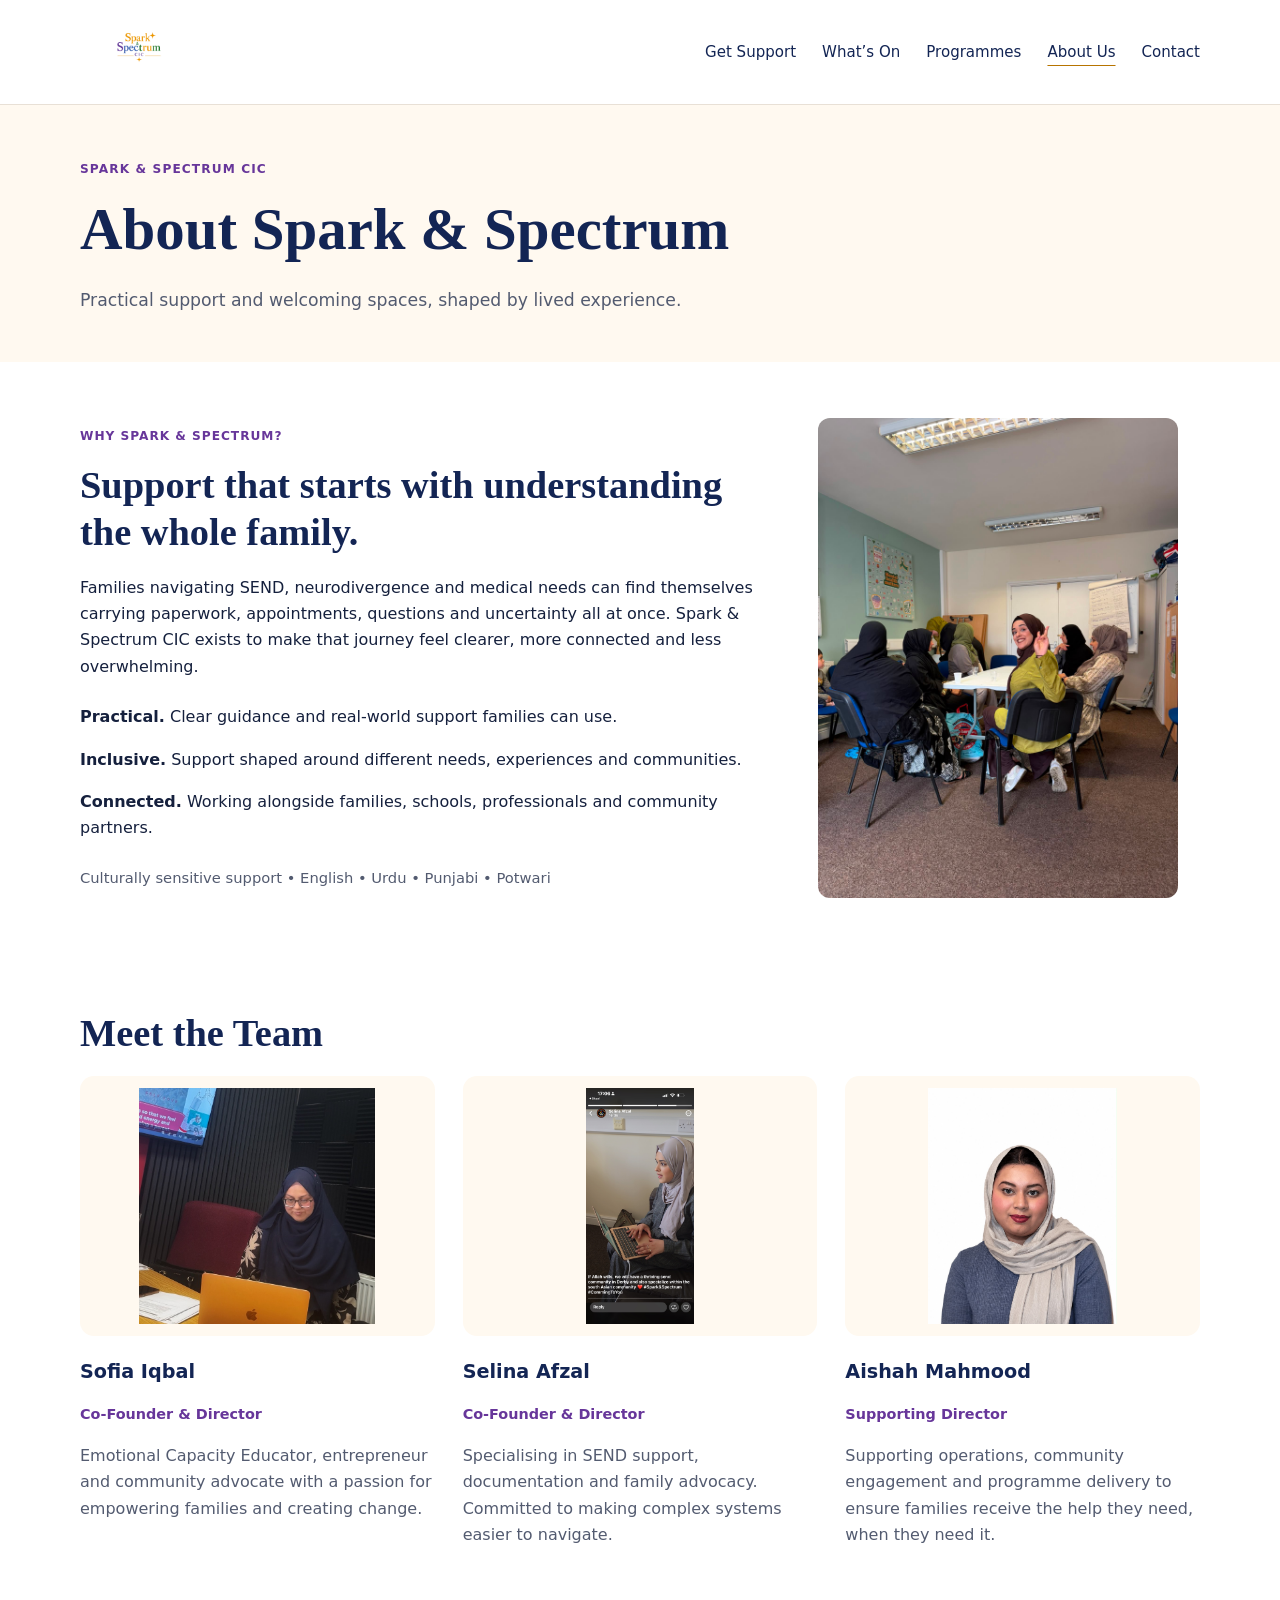
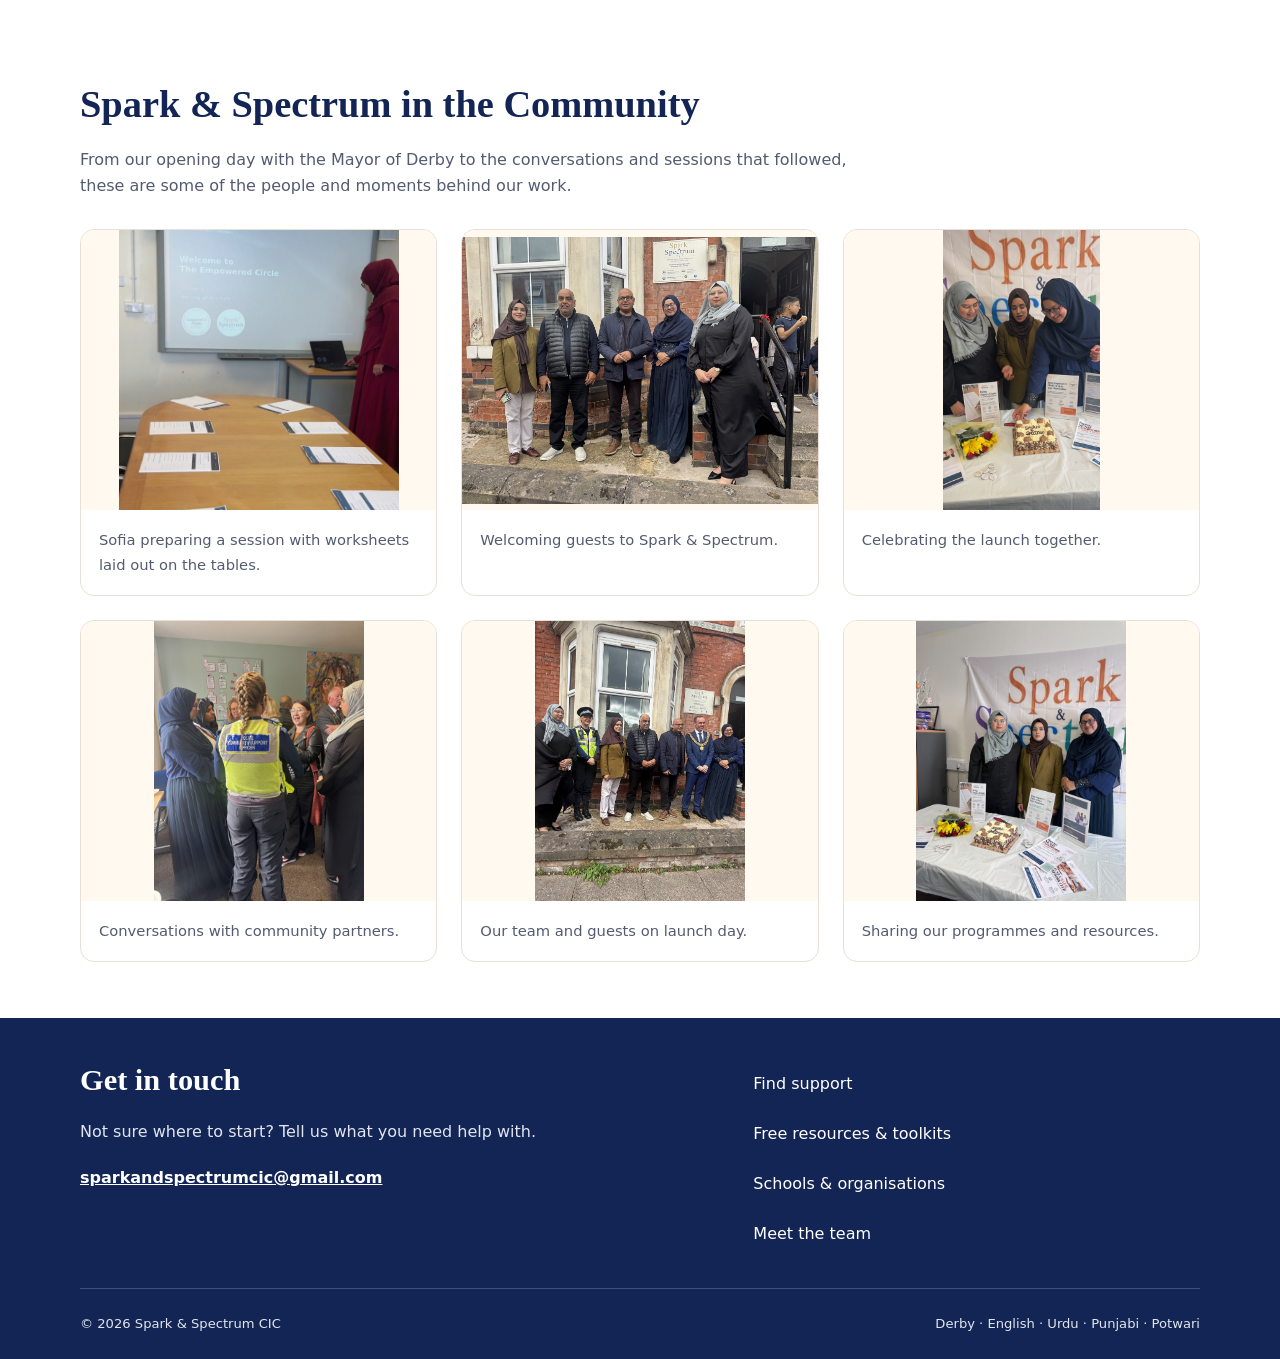
==== about.html @ ddb0814d "Simplify homepage and navigation; organise content on focused pages and preserve image proportions" ====
<!DOCTYPE html>
<html lang="en"><head><meta charset="utf-8"><meta name="viewport" content="width=device-width, initial-scale=1"><title>About Us | Spark &amp; Spectrum CIC</title><meta name="description" content="Practical SEND guidance, wellbeing support and community connection for families in Derby."><link rel="stylesheet" href="styles.css?v=simple-1"><link rel="canonical" href="https://www.sparkandspectrum.org.uk/about.html"></head><body><a class="skip-link" href="#main-content">Skip to content</a><header><div class="container nav"><a class="brand" href="index.html" aria-label="Spark and Spectrum CIC home"><img src="images/archive-8acff62a202e.jpeg" alt="Spark and Spectrum CIC" width="1024" height="1024" loading="lazy" decoding="async"></a><button class="menu-toggle" aria-controls="primary-navigation" aria-expanded="false" aria-label="Open menu">☰</button><nav id="primary-navigation" class="nav-links" aria-label="Primary navigation"><a href="get-support.html">Get Support</a><a href="whats-on.html">What’s On</a><a href="programmes.html">Programmes</a><a href="about.html" aria-current="page">About Us</a><a href="index.html#contact">Contact</a></nav></div></header><main id="main-content"><section class="page-intro"><div class="container"><p class="eyebrow">SPARK &amp; SPECTRUM CIC</p><h1>About Spark &amp; Spectrum</h1><p>Practical support and welcoming spaces, shaped by lived experience.</p></div></section><section class="section" id="who-we-are">
<div class="container identity-grid">
<div class="identity-copy">
<span>WHY SPARK &amp; SPECTRUM?</span>
<h2>Support that starts with understanding the whole family.</h2>
<p>Families navigating SEND, neurodivergence and medical needs can find themselves carrying paperwork, appointments, questions and uncertainty all at once. Spark &amp; Spectrum CIC exists to make that journey feel clearer, more connected and less overwhelming.</p>
<div class="identity-points">
<div class="identity-point"><span class="spark small"></span><div><strong>Practical.</strong> Clear guidance and real-world support families can use.</div></div>
<div class="identity-point"><span class="spark small purple"></span><div><strong>Inclusive.</strong> Support shaped around different needs, experiences and communities.</div></div>
<div class="identity-point"><span class="spark small green"></span><div><strong>Connected.</strong> Working alongside families, schools, professionals and community partners.</div></div>
</div>
<div class="language-bar">Culturally sensitive support • English • Urdu • Punjabi • Potwari</div>
</div>
<div class="hero-real portrait-safe">
<img alt="Spark &amp; Spectrum community session in Derby" class="real-photo" src="images/archive-fd3f3891c287.jpeg" width="1536" height="2048" loading="lazy" decoding="async">
</div>
</div>
</section>
<section class="section" id="team">
<div class="container">
<h2 class="section-title">Meet the Team</h2>
<div class="team-grid">
<article class="team-card">
<div class="team-photo"><img alt="Sofia Iqbal" class="real-photo" src="images/sofia-iqbal-profile.jpeg" width="709" height="709" loading="lazy" decoding="async"></div>
<div>
<h3>Sofia Iqbal</h3>
<div class="role">Co-Founder &amp; Director</div>
<p>Emotional Capacity Educator, entrepreneur and community advocate with a passion for empowering families and creating change.</p>
</div>
</article>
<article class="team-card">
<div class="team-photo"><img alt="Selina Afzal" class="real-photo" src="images/archive-37e000eceb86.jpeg" width="709" height="1536" loading="lazy" decoding="async"></div>
<div>
<h3>Selina Afzal</h3>
<div class="role">Co-Founder &amp; Director</div>
<p>Specialising in SEND support, documentation and family advocacy. Committed to making complex systems easier to navigate.</p>
</div>
</article>
<article class="team-card">
<div class="team-photo"><img alt="Aishah Mahmood" class="real-photo" src="images/archive-fe54d9f98a0c.jpeg" width="1122" height="1402" loading="lazy" decoding="async"></div>
<div>
<h3>Aishah Mahmood</h3>
<div class="role">Supporting Director</div>
<p>Supporting operations, community engagement and programme delivery to ensure families receive the help they need, when they need it.</p>
</div>
</article>
</div>
</div>
</section>
<section class="section" id="community">
<div class="container">
<h2 class="section-title">Spark &amp; Spectrum in the Community</h2>
<p class="gallery-heading">From our opening day with the Mayor of Derby to the conversations and sessions that followed, these are some of the people and moments behind our work.</p>
<div class="uploaded-gallery"><figure><a href="images/sofia-session.jpg" target="_blank" rel="noopener" aria-label="View photograph: Sofia preparing a session with worksheets laid out on the tables."><img src="images/sofia-session.jpg" alt="Sofia at the front of a room beside a presentation screen and tables with worksheets" loading="lazy" width="1242" height="1241" decoding="async"></a><figcaption>Sofia preparing a session with worksheets laid out on the tables.</figcaption></figure><figure><a href="images/launch-guests.jpg" target="_blank" rel="noopener" aria-label="View photograph: Welcoming guests to Spark &amp; Spectrum."><img src="images/launch-guests.jpg" alt="Spark and Spectrum team members and guests outside the centre" loading="lazy" width="1400" height="1050" decoding="async"></a><figcaption>Welcoming guests to Spark &amp; Spectrum.</figcaption></figure><figure><a href="images/launch-celebration.jpg" target="_blank" rel="noopener" aria-label="View photograph: Celebrating the launch together."><img src="images/launch-celebration.jpg" alt="Three women gathered beside a cake and programme display" loading="lazy" width="1012" height="1800" decoding="async"></a><figcaption>Celebrating the launch together.</figcaption></figure><figure><a href="images/community-conversations.jpg" target="_blank" rel="noopener" aria-label="View photograph: Conversations with community partners."><img src="images/community-conversations.jpg" alt="People talking indoors beside the Spark and Spectrum display" loading="lazy" width="1152" height="1536" decoding="async"></a><figcaption>Conversations with community partners.</figcaption></figure><figure><a href="images/launch-community.jpg" target="_blank" rel="noopener" aria-label="View photograph: Our team and guests on launch day."><img src="images/launch-community.jpg" alt="A group gathered outside the centre, including the Mayor of Derby" loading="lazy" width="1350" height="1800" decoding="async"></a><figcaption>Our team and guests on launch day.</figcaption></figure><figure><a href="images/team-launch-display.jpg" target="_blank" rel="noopener" aria-label="View photograph: Sharing our programmes and resources."><img src="images/team-launch-display.jpg" alt="Three women standing behind a table with leaflets and a cake" loading="lazy" width="1200" height="1600" decoding="async"></a><figcaption>Sharing our programmes and resources.</figcaption></figure></div>
</div>
</section>
</main><footer id="contact"><div class="container footer-grid"><div><h2>Get in touch</h2><p>Not sure where to start? Tell us what you need help with.</p><a class="email-link" href="mailto:sparkandspectrumcic@gmail.com">sparkandspectrumcic@gmail.com</a></div><div class="footer-links"><a href="get-support.html">Find support</a><a href="resources.html">Free resources &amp; toolkits</a><a href="programmes.html#professional-support">Schools &amp; organisations</a><a href="about.html">Meet the team</a></div></div><div class="container footer-bottom"><span>© 2026 Spark &amp; Spectrum CIC</span><span>Derby · English · Urdu · Punjabi · Potwari</span></div></footer><script src="site.js?v=simple-1" defer></script></body></html>
---- styles.css ----
:root{--navy:#132554;--purple:#67369a;--orange:#b77400;--cream:#fff9f0;--ink:#15203d;--muted:#535b70;--line:#e8e0d6;--soft:#f7f3fa;--max:1120px}
*{box-sizing:border-box}html{scroll-behavior:smooth;scroll-padding-top:120px}body{margin:0;background:#fff;color:var(--ink);font:1rem/1.65 system-ui,-apple-system,BlinkMacSystemFont,"Segoe UI",sans-serif}img{display:block;max-width:100%;height:auto}a{color:var(--purple);text-decoration:none}a:hover{text-decoration:underline}button{font:inherit}p{margin:0 0 20px}h1,h2,h3{color:var(--navy);line-height:1.2;margin:0 0 20px}h1,h2{font-family:Georgia,"Times New Roman",serif;font-weight:600}h1{font-size:clamp(2.3rem,4.6vw,3.8rem)}h2{font-size:clamp(1.8rem,3vw,2.4rem)}h3{font-size:1.2rem;font-weight:700}.container{width:min(var(--max),calc(100% - 48px));margin-inline:auto}.section{padding:56px 0}.soft{background:var(--cream)}.eyebrow,.option-kicker,.resource-kicker{color:var(--purple);font-size:.76rem;font-weight:750;letter-spacing:.09em;margin-bottom:16px}.text-link{font-weight:700;text-decoration:underline;text-underline-offset:4px}.btn{display:inline-flex;justify-content:center;align-items:center;min-height:48px;padding:12px 23px;border-radius:9px;text-align:center;font-weight:700;border:1px solid var(--purple)}.btn.purple,.btn.orange,.membership-btn{background:var(--purple);color:#fff}.btn.outline{background:#fff;color:var(--purple)}.btn:hover{text-decoration:none;box-shadow:0 3px 10px #13255415}.actions{display:flex;gap:18px;flex-wrap:wrap;align-items:center;margin-top:24px}:focus-visible{outline:3px solid var(--purple);outline-offset:4px}.skip-link{position:absolute;left:16px;top:-100px;z-index:100;padding:12px;background:#fff}.skip-link:focus{top:16px}
header{position:sticky;top:0;background:#fff;z-index:50;border-bottom:1px solid var(--line)}.nav{display:flex;align-items:center;justify-content:space-between;gap:30px;min-height:104px}.brand{flex:none}.brand img{width:116px;height:90px;object-fit:contain}.nav-links{display:flex;align-items:center;gap:26px}.nav-links a{color:var(--navy);font-size:.94rem;min-height:44px;display:flex;align-items:center;white-space:nowrap}.nav-links a[aria-current]{text-decoration:underline;text-decoration-color:var(--orange);text-underline-offset:8px}.menu-toggle{display:none;color:var(--navy);background:none;border:1px solid var(--line);border-radius:8px;min-width:48px;min-height:48px;font-size:1.4rem}
.hero{background:var(--cream);padding:52px 0}.hero-grid{display:grid;grid-template-columns:1fr 1fr;gap:48px;align-items:center}.hero-copy p:not(.eyebrow){max-width:530px;font-size:1.08rem;color:var(--muted)}.hero-feature{margin:0;border-radius:18px;overflow:hidden;background:#eee8de}.hero-feature img{width:100%;height:auto;object-fit:contain}.support-options-grid{display:grid;grid-template-columns:repeat(3,minmax(0,1fr));gap:22px;margin-top:28px}.support-option{display:flex;flex-direction:column;padding:26px;border:1px solid var(--line);border-top:3px solid var(--purple);border-radius:12px;color:var(--ink)}.support-option:nth-child(2){border-top-color:var(--orange)}.support-option:nth-child(3){border-top-color:#14833b}.support-option p{color:var(--muted)}.support-option span:last-child{margin-top:auto;color:var(--purple);font-weight:700}.support-option:hover{background:var(--cream);text-decoration:none}.section-heading{display:flex;justify-content:space-between;align-items:baseline;gap:20px}.event-summary{display:flex;align-items:center;justify-content:space-between;gap:36px;background:#fff;border:1px solid var(--line);border-radius:14px;padding:28px}.event-summary p:last-child{margin:0}.event-summary .btn{flex:none}.short-about{max-width:800px}.short-about p{color:var(--muted)}.page-intro{padding:54px 0 28px;background:var(--cream)}.page-intro .container>p:last-child{max-width:760px;font-size:1.08rem;color:var(--muted)}
.support-detail{display:grid;grid-template-columns:1.2fr 1fr;gap:48px;align-items:start}.info-box{padding:28px;border:1px solid var(--line);border-radius:14px;background:var(--cream)}.wellbeing-intro{display:grid;grid-template-columns:160px 1fr;gap:28px;align-items:start}.wellbeing-portrait{width:160px;height:auto;border-radius:12px;object-fit:contain}.wellbeing-actions{grid-column:2;display:flex;gap:14px;flex-wrap:wrap}.upcoming-event{display:grid;grid-template-columns:minmax(0,360px) minmax(0,1fr);gap:40px;align-items:center}.upcoming-event>a{width:100%;max-width:360px;margin:auto}.upcoming-event img{width:100%;height:auto;object-fit:contain;border:1px solid var(--line);border-radius:10px}.group-list{display:grid;grid-template-columns:repeat(3,minmax(0,1fr));gap:24px;margin:26px 0}.group-list article{padding:24px;background:#fff;border-radius:12px;border:1px solid var(--line)}
.programmes{display:grid;grid-template-columns:repeat(3,minmax(0,1fr));gap:24px}.programme{border:1px solid var(--line);border-radius:14px;overflow:hidden;display:flex;flex-direction:column}.programme-photo{background:var(--cream);height:230px;padding:10px}.programme-photo img{width:100%;height:100%;object-fit:contain!important;object-position:center!important}.programme-body{padding:24px;display:flex;flex-direction:column;flex:1}.programme-body p{color:var(--muted)}.programme-body a{margin-top:auto;font-weight:700;text-decoration:underline;min-height:44px;padding-top:8px}.commission-posters{display:grid;grid-template-columns:repeat(3,minmax(0,1fr));gap:24px}.commission-poster{padding:18px;border:1px solid var(--line);border-radius:14px}.commission-poster img{width:100%;height:auto;object-fit:contain}.commission-poster h3{margin-top:24px}.commission-poster>a:last-child{font-weight:700;min-height:44px;display:inline-flex;align-items:center;text-decoration:underline}.professional-box{display:grid;grid-template-columns:1.2fr 1fr;gap:40px}.professional-actions{display:grid;gap:12px}.professional-actions a{border:1px solid var(--line);border-radius:8px;min-height:48px;padding:12px 18px;background:#fff;font-weight:650}
.identity-grid{display:grid;grid-template-columns:1.25fr .75fr;gap:40px;align-items:center}.identity-copy>span{display:block;color:var(--purple);font-size:.76rem;margin-bottom:16px;letter-spacing:.08em;font-weight:750}.hero-real{max-width:360px;justify-self:center}.hero-real img{width:100%;height:auto;object-fit:contain;border-radius:12px}.identity-points{display:grid;gap:16px;margin:24px 0}.identity-point{display:flex;gap:10px}.language-bar{font-size:.92rem;color:var(--muted)}.spark{display:none}.team-grid{display:grid;grid-template-columns:repeat(3,minmax(0,1fr));gap:28px}.team-photo{height:260px;background:var(--cream);border-radius:14px;margin-bottom:24px;padding:12px}.team-photo img{width:100%;height:100%;object-fit:contain;object-position:center}.role{font-size:.9rem;font-weight:650;color:var(--purple);margin-bottom:16px}.team-card p{color:var(--muted)}.uploaded-gallery{display:grid;grid-template-columns:repeat(3,minmax(0,1fr));gap:24px}.uploaded-gallery figure{margin:0;border:1px solid var(--line);border-radius:14px;overflow:hidden}.uploaded-gallery figure>a{display:flex;align-items:center;justify-content:center;min-height:280px;background:var(--cream)}.uploaded-gallery img{width:100%;height:280px;object-fit:contain}.uploaded-gallery figcaption{padding:18px;font-size:.92rem;color:var(--muted)}.gallery-heading{max-width:780px;color:var(--muted);margin-bottom:30px}
.resources-intro{max-width:780px}.resource-tabs{display:flex;gap:12px;flex-wrap:wrap;margin:24px 0}.resource-tab{padding:10px 18px;min-height:44px;border:1px solid var(--line);background:#fff;border-radius:8px;cursor:pointer}.resource-tab.active{background:var(--purple);color:#fff}.resource-grid{display:grid;grid-template-columns:repeat(3,minmax(0,1fr));gap:24px}.resource-card{padding:24px;border:1px solid var(--line);border-radius:14px;display:flex;flex-direction:column}.resource-card[hidden]{display:none}.resource-preview{height:230px;margin-bottom:20px;background:var(--cream)}.resource-preview img{width:100%;height:100%;object-fit:contain}.resource-badge{font-size:.74rem;font-weight:750;color:var(--purple);margin-bottom:10px}.resource-actions{display:flex;gap:18px;flex-wrap:wrap;margin-top:auto}.resource-actions a,.resource-link{font-weight:650;text-decoration:underline;min-height:44px;display:inline-flex;align-items:center}.resource-note{padding:24px;background:var(--cream);border-radius:12px;margin-top:28px}.membership-shell{display:grid;grid-template-columns:1fr 1fr;gap:40px;padding:32px;background:var(--cream);border-radius:14px}.membership-price{display:flex;gap:12px;align-items:baseline;flex-wrap:wrap;margin-bottom:20px}.membership-price strong{font-size:2rem}.membership-benefits>div{display:flex;gap:20px}.membership-benefits>div>span{font-weight:750;color:var(--purple)}
footer{background:var(--navy);color:#fff;padding:44px 0 24px}footer h2{color:#fff;font-size:1.9rem}footer p{color:#e2e5ef;max-width:500px}footer a{color:#fff}.footer-grid{display:grid;grid-template-columns:1.4fr 1fr;gap:48px}.footer-links{display:grid;gap:6px}.footer-links a{min-height:44px;display:flex;align-items:center}.email-link{font-weight:650;text-decoration:underline;overflow-wrap:anywhere}.footer-bottom{display:flex;justify-content:space-between;gap:20px;flex-wrap:wrap;border-top:1px solid #ffffff30;padding-top:24px;margin-top:32px;font-size:.82rem;color:#e2e5ef}
@media(max-width:900px){.menu-toggle{display:block}.nav{min-height:94px}.brand img{width:104px;height:80px}.nav-links{display:none;position:absolute;top:100%;left:0;right:0;background:#fff;padding:20px 24px;border-bottom:1px solid var(--line);box-shadow:0 12px 20px #13255410}.nav-links.open{display:grid;gap:6px}.hero-grid{gap:28px}.hero-copy h1{font-size:2.8rem}.programmes,.team-grid,.uploaded-gallery,.resource-grid{grid-template-columns:repeat(2,minmax(0,1fr))}.commission-posters{gap:16px}.event-summary{align-items:start;flex-direction:column;gap:22px}}
@media(max-width:640px){.container{width:calc(100% - 36px)}.section{padding:38px 0}.hero{padding:34px 0}.hero-grid,.support-options-grid,.support-detail,.wellbeing-intro,.upcoming-event,.group-list,.programmes,.commission-posters,.professional-box,.identity-grid,.team-grid,.uploaded-gallery,.resource-grid,.membership-shell,.footer-grid{grid-template-columns:1fr}.hero-copy h1{font-size:2.5rem}.hero-grid{gap:28px}.hero-feature{max-width:520px}.support-option{padding:22px}.section-heading{align-items:start;flex-direction:column;gap:0;margin-bottom:24px}.event-summary{padding:22px}.page-intro{padding:36px 0 22px}.wellbeing-portrait{width:150px}.wellbeing-actions{grid-column:auto;display:grid}.upcoming-event{gap:28px}.commission-poster{width:100%;max-width:420px;margin-inline:auto}.programme-photo{height:260px}.team-photo{height:300px}.uploaded-gallery figure>a{min-height:0}.uploaded-gallery img{height:auto;max-height:520px;object-fit:contain}.uploaded-gallery{gap:24px}.hero-real{max-width:300px}.identity-grid{gap:24px}.membership-shell{padding:24px}.footer-grid{gap:28px}.actions .btn{width:100%}h1{overflow-wrap:break-word}h2{font-size:1.9rem}.resource-preview{height:280px}}
@media(prefers-reduced-motion:reduce){html{scroll-behavior:auto}}
.resource-filter{display:flex;gap:12px;flex-wrap:wrap;margin:24px 0}main>section[id]{scroll-margin-top:110px}
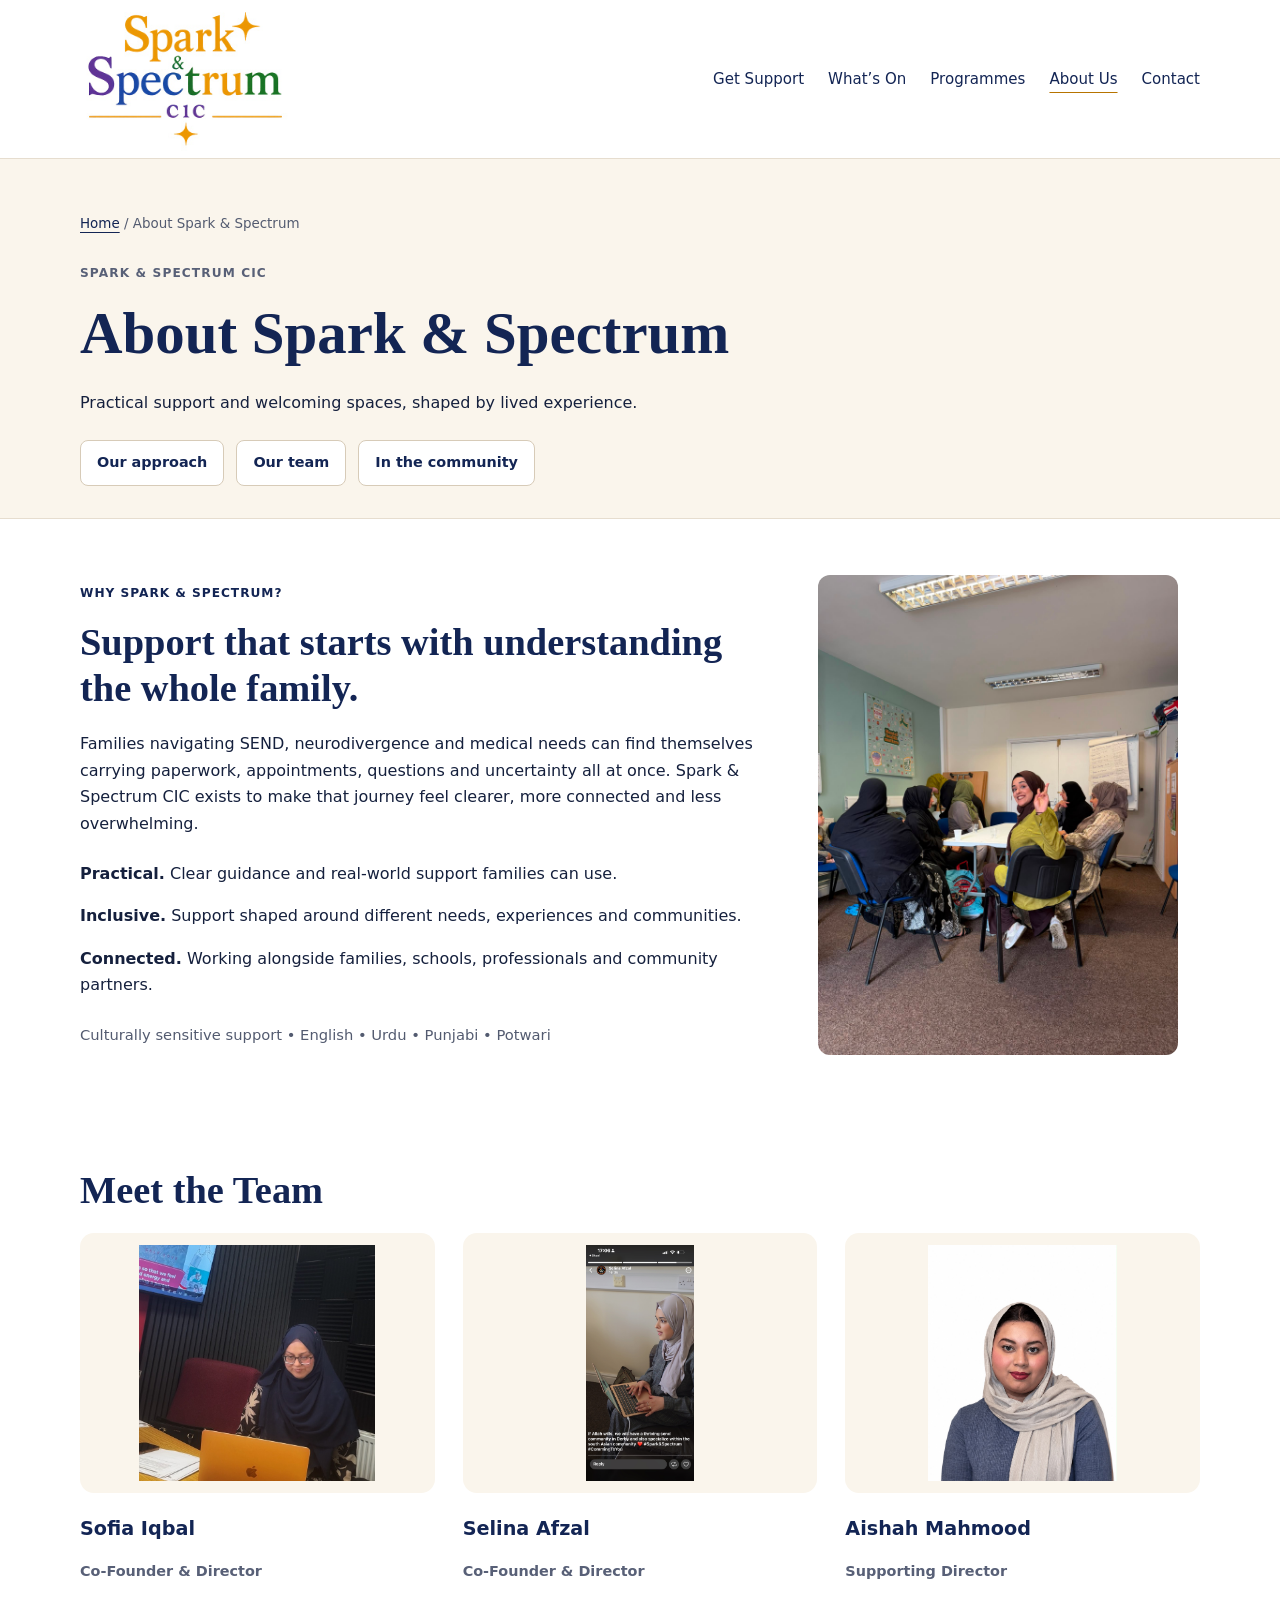
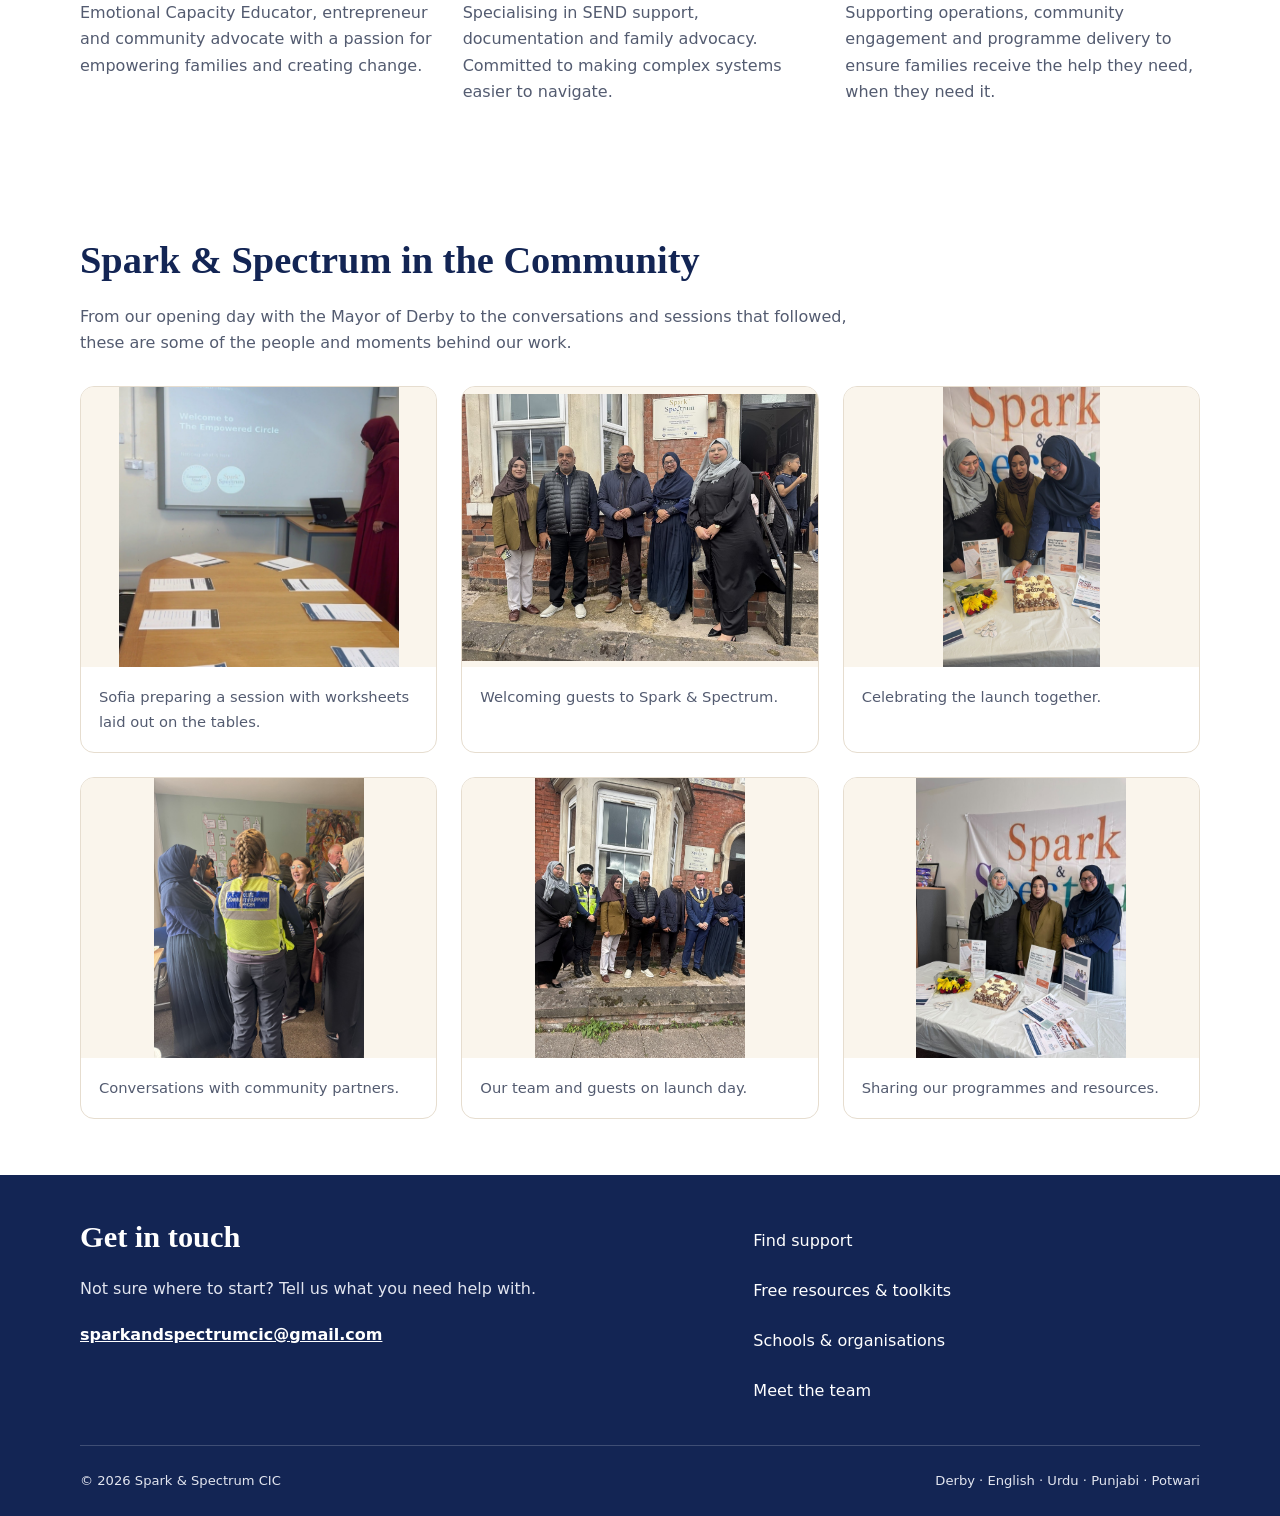
==== commit 60c5eac9: "Enlarge logo, balance brand colours and clarify support routes" ====
--- a/about.html
+++ b/about.html
@@ -1,5 +1,5 @@
 <!DOCTYPE html>
-<html lang="en"><head><meta charset="utf-8"><meta name="viewport" content="width=device-width, initial-scale=1"><title>About Us | Spark &amp; Spectrum CIC</title><meta name="description" content="Practical SEND guidance, wellbeing support and community connection for families in Derby."><link rel="stylesheet" href="styles.css?v=simple-1"><link rel="canonical" href="https://www.sparkandspectrum.org.uk/about.html"></head><body><a class="skip-link" href="#main-content">Skip to content</a><header><div class="container nav"><a class="brand" href="index.html" aria-label="Spark and Spectrum CIC home"><img src="images/archive-8acff62a202e.jpeg" alt="Spark and Spectrum CIC" width="1024" height="1024" loading="lazy" decoding="async"></a><button class="menu-toggle" aria-controls="primary-navigation" aria-expanded="false" aria-label="Open menu">☰</button><nav id="primary-navigation" class="nav-links" aria-label="Primary navigation"><a href="get-support.html">Get Support</a><a href="whats-on.html">What’s On</a><a href="programmes.html">Programmes</a><a href="about.html" aria-current="page">About Us</a><a href="index.html#contact">Contact</a></nav></div></header><main id="main-content"><section class="page-intro"><div class="container"><p class="eyebrow">SPARK &amp; SPECTRUM CIC</p><h1>About Spark &amp; Spectrum</h1><p>Practical support and welcoming spaces, shaped by lived experience.</p></div></section><section class="section" id="who-we-are">
+<html lang="en"><head><meta charset="utf-8"><meta name="viewport" content="width=device-width, initial-scale=1"><title>About Us | Spark &amp; Spectrum CIC</title><meta name="description" content="Practical SEND guidance, wellbeing support and community connection for families in Derby."><link rel="stylesheet" href="styles.css?v=clarity-2"><link rel="canonical" href="https://www.sparkandspectrum.org.uk/about.html"></head><body><a class="skip-link" href="#main-content">Skip to content</a><header><div class="container nav"><a class="brand" href="index.html" aria-label="Spark and Spectrum CIC home"><img src="images/spark-spectrum-logo.svg" alt="Spark and Spectrum CIC" width="530" height="365" loading="eager" decoding="async"></a><button class="menu-toggle" aria-controls="primary-navigation" aria-expanded="false" aria-label="Open menu">☰</button><nav id="primary-navigation" class="nav-links" aria-label="Primary navigation"><a href="get-support.html">Get Support</a><a href="whats-on.html">What’s On</a><a href="programmes.html">Programmes</a><a href="about.html" aria-current="page">About Us</a><a href="index.html#contact">Contact</a></nav></div></header><main id="main-content"><section class="page-intro"><div class="container"><div class="breadcrumb"><a href="index.html">Home</a><span aria-hidden="true"> / </span><span>About Spark &amp; Spectrum</span></div><p class="eyebrow">SPARK &amp; SPECTRUM CIC</p><h1>About Spark &amp; Spectrum</h1><p>Practical support and welcoming spaces, shaped by lived experience.</p><nav class="page-links" aria-label="About this page"><a href="#who-we-are">Our approach</a><a href="#team">Our team</a><a href="#community">In the community</a></nav></div></section><section class="section" id="who-we-are">
 <div class="container identity-grid">
 <div class="identity-copy">
 <span>WHY SPARK &amp; SPECTRUM?</span>
--- a/styles.css
+++ b/styles.css
@@ -1,13 +1,36 @@
 :root{--navy:#132554;--purple:#67369a;--orange:#b77400;--cream:#fff9f0;--ink:#15203d;--muted:#535b70;--line:#e8e0d6;--soft:#f7f3fa;--max:1120px}
-*{box-sizing:border-box}html{scroll-behavior:smooth;scroll-padding-top:120px}body{margin:0;background:#fff;color:var(--ink);font:1rem/1.65 system-ui,-apple-system,BlinkMacSystemFont,"Segoe UI",sans-serif}img{display:block;max-width:100%;height:auto}a{color:var(--purple);text-decoration:none}a:hover{text-decoration:underline}button{font:inherit}p{margin:0 0 20px}h1,h2,h3{color:var(--navy);line-height:1.2;margin:0 0 20px}h1,h2{font-family:Georgia,"Times New Roman",serif;font-weight:600}h1{font-size:clamp(2.3rem,4.6vw,3.8rem)}h2{font-size:clamp(1.8rem,3vw,2.4rem)}h3{font-size:1.2rem;font-weight:700}.container{width:min(var(--max),calc(100% - 48px));margin-inline:auto}.section{padding:56px 0}.soft{background:var(--cream)}.eyebrow,.option-kicker,.resource-kicker{color:var(--purple);font-size:.76rem;font-weight:750;letter-spacing:.09em;margin-bottom:16px}.text-link{font-weight:700;text-decoration:underline;text-underline-offset:4px}.btn{display:inline-flex;justify-content:center;align-items:center;min-height:48px;padding:12px 23px;border-radius:9px;text-align:center;font-weight:700;border:1px solid var(--purple)}.btn.purple,.btn.orange,.membership-btn{background:var(--purple);color:#fff}.btn.outline{background:#fff;color:var(--purple)}.btn:hover{text-decoration:none;box-shadow:0 3px 10px #13255415}.actions{display:flex;gap:18px;flex-wrap:wrap;align-items:center;margin-top:24px}:focus-visible{outline:3px solid var(--purple);outline-offset:4px}.skip-link{position:absolute;left:16px;top:-100px;z-index:100;padding:12px;background:#fff}.skip-link:focus{top:16px}
+*{box-sizing:border-box}html{scroll-behavior:smooth;scroll-padding-top:120px}body{margin:0;background:#fff;color:var(--ink);font:1rem/1.65 system-ui,-apple-system,BlinkMacSystemFont,"Segoe UI",sans-serif}img{display:block;max-width:100%;height:auto}a{color:var(--navy);text-decoration:none}a:hover{text-decoration:underline}button{font:inherit}p{margin:0 0 20px}h1,h2,h3{color:var(--navy);line-height:1.2;margin:0 0 20px}h1,h2{font-family:Georgia,"Times New Roman",serif;font-weight:600}h1{font-size:clamp(2.3rem,4.6vw,3.8rem)}h2{font-size:clamp(1.8rem,3vw,2.4rem)}h3{font-size:1.2rem;font-weight:700}.container{width:min(var(--max),calc(100% - 48px));margin-inline:auto}.section{padding:56px 0}.soft{background:var(--cream)}.eyebrow,.option-kicker,.resource-kicker{color:var(--navy);font-size:.76rem;font-weight:750;letter-spacing:.09em;margin-bottom:16px}.text-link{font-weight:700;text-decoration:underline;text-underline-offset:4px}.btn{display:inline-flex;justify-content:center;align-items:center;min-height:48px;padding:12px 23px;border-radius:9px;text-align:center;font-weight:700;border:1px solid var(--navy)}.btn.purple,.btn.orange,.membership-btn{background:var(--navy);color:#fff}.btn.outline{background:#fff;color:var(--navy)}.btn:hover{text-decoration:none;box-shadow:0 3px 10px #13255415}.actions{display:flex;gap:18px;flex-wrap:wrap;align-items:center;margin-top:24px}:focus-visible{outline:3px solid var(--navy);outline-offset:4px}.skip-link{position:absolute;left:16px;top:-100px;z-index:100;padding:12px;background:#fff}.skip-link:focus{top:16px}
 header{position:sticky;top:0;background:#fff;z-index:50;border-bottom:1px solid var(--line)}.nav{display:flex;align-items:center;justify-content:space-between;gap:30px;min-height:104px}.brand{flex:none}.brand img{width:116px;height:90px;object-fit:contain}.nav-links{display:flex;align-items:center;gap:26px}.nav-links a{color:var(--navy);font-size:.94rem;min-height:44px;display:flex;align-items:center;white-space:nowrap}.nav-links a[aria-current]{text-decoration:underline;text-decoration-color:var(--orange);text-underline-offset:8px}.menu-toggle{display:none;color:var(--navy);background:none;border:1px solid var(--line);border-radius:8px;min-width:48px;min-height:48px;font-size:1.4rem}
-.hero{background:var(--cream);padding:52px 0}.hero-grid{display:grid;grid-template-columns:1fr 1fr;gap:48px;align-items:center}.hero-copy p:not(.eyebrow){max-width:530px;font-size:1.08rem;color:var(--muted)}.hero-feature{margin:0;border-radius:18px;overflow:hidden;background:#eee8de}.hero-feature img{width:100%;height:auto;object-fit:contain}.support-options-grid{display:grid;grid-template-columns:repeat(3,minmax(0,1fr));gap:22px;margin-top:28px}.support-option{display:flex;flex-direction:column;padding:26px;border:1px solid var(--line);border-top:3px solid var(--purple);border-radius:12px;color:var(--ink)}.support-option:nth-child(2){border-top-color:var(--orange)}.support-option:nth-child(3){border-top-color:#14833b}.support-option p{color:var(--muted)}.support-option span:last-child{margin-top:auto;color:var(--purple);font-weight:700}.support-option:hover{background:var(--cream);text-decoration:none}.section-heading{display:flex;justify-content:space-between;align-items:baseline;gap:20px}.event-summary{display:flex;align-items:center;justify-content:space-between;gap:36px;background:#fff;border:1px solid var(--line);border-radius:14px;padding:28px}.event-summary p:last-child{margin:0}.event-summary .btn{flex:none}.short-about{max-width:800px}.short-about p{color:var(--muted)}.page-intro{padding:54px 0 28px;background:var(--cream)}.page-intro .container>p:last-child{max-width:760px;font-size:1.08rem;color:var(--muted)}
+.hero{background:var(--cream);padding:52px 0}.hero-grid{display:grid;grid-template-columns:1fr 1fr;gap:48px;align-items:center}.hero-copy p:not(.eyebrow){max-width:530px;font-size:1.08rem;color:var(--muted)}.hero-feature{margin:0;border-radius:18px;overflow:hidden;background:#eee8de}.hero-feature img{width:100%;height:auto;object-fit:contain}.support-options-grid{display:grid;grid-template-columns:repeat(3,minmax(0,1fr));gap:22px;margin-top:28px}.support-option{display:flex;flex-direction:column;padding:26px;border:1px solid var(--line);border-top:3px solid var(--navy);border-radius:12px;color:var(--ink)}.support-option:nth-child(2){border-top-color:var(--orange)}.support-option:nth-child(3){border-top-color:#14833b}.support-option p{color:var(--muted)}.support-option span:last-child{margin-top:auto;color:var(--navy);font-weight:700}.support-option:hover{background:var(--cream);text-decoration:none}.section-heading{display:flex;justify-content:space-between;align-items:baseline;gap:20px}.event-summary{display:flex;align-items:center;justify-content:space-between;gap:36px;background:#fff;border:1px solid var(--line);border-radius:14px;padding:28px}.event-summary p:last-child{margin:0}.event-summary .btn{flex:none}.short-about{max-width:800px}.short-about p{color:var(--muted)}.page-intro{padding:54px 0 28px;background:var(--cream)}.page-intro .container>p:last-child{max-width:760px;font-size:1.08rem;color:var(--muted)}
 .support-detail{display:grid;grid-template-columns:1.2fr 1fr;gap:48px;align-items:start}.info-box{padding:28px;border:1px solid var(--line);border-radius:14px;background:var(--cream)}.wellbeing-intro{display:grid;grid-template-columns:160px 1fr;gap:28px;align-items:start}.wellbeing-portrait{width:160px;height:auto;border-radius:12px;object-fit:contain}.wellbeing-actions{grid-column:2;display:flex;gap:14px;flex-wrap:wrap}.upcoming-event{display:grid;grid-template-columns:minmax(0,360px) minmax(0,1fr);gap:40px;align-items:center}.upcoming-event>a{width:100%;max-width:360px;margin:auto}.upcoming-event img{width:100%;height:auto;object-fit:contain;border:1px solid var(--line);border-radius:10px}.group-list{display:grid;grid-template-columns:repeat(3,minmax(0,1fr));gap:24px;margin:26px 0}.group-list article{padding:24px;background:#fff;border-radius:12px;border:1px solid var(--line)}
 .programmes{display:grid;grid-template-columns:repeat(3,minmax(0,1fr));gap:24px}.programme{border:1px solid var(--line);border-radius:14px;overflow:hidden;display:flex;flex-direction:column}.programme-photo{background:var(--cream);height:230px;padding:10px}.programme-photo img{width:100%;height:100%;object-fit:contain!important;object-position:center!important}.programme-body{padding:24px;display:flex;flex-direction:column;flex:1}.programme-body p{color:var(--muted)}.programme-body a{margin-top:auto;font-weight:700;text-decoration:underline;min-height:44px;padding-top:8px}.commission-posters{display:grid;grid-template-columns:repeat(3,minmax(0,1fr));gap:24px}.commission-poster{padding:18px;border:1px solid var(--line);border-radius:14px}.commission-poster img{width:100%;height:auto;object-fit:contain}.commission-poster h3{margin-top:24px}.commission-poster>a:last-child{font-weight:700;min-height:44px;display:inline-flex;align-items:center;text-decoration:underline}.professional-box{display:grid;grid-template-columns:1.2fr 1fr;gap:40px}.professional-actions{display:grid;gap:12px}.professional-actions a{border:1px solid var(--line);border-radius:8px;min-height:48px;padding:12px 18px;background:#fff;font-weight:650}
-.identity-grid{display:grid;grid-template-columns:1.25fr .75fr;gap:40px;align-items:center}.identity-copy>span{display:block;color:var(--purple);font-size:.76rem;margin-bottom:16px;letter-spacing:.08em;font-weight:750}.hero-real{max-width:360px;justify-self:center}.hero-real img{width:100%;height:auto;object-fit:contain;border-radius:12px}.identity-points{display:grid;gap:16px;margin:24px 0}.identity-point{display:flex;gap:10px}.language-bar{font-size:.92rem;color:var(--muted)}.spark{display:none}.team-grid{display:grid;grid-template-columns:repeat(3,minmax(0,1fr));gap:28px}.team-photo{height:260px;background:var(--cream);border-radius:14px;margin-bottom:24px;padding:12px}.team-photo img{width:100%;height:100%;object-fit:contain;object-position:center}.role{font-size:.9rem;font-weight:650;color:var(--purple);margin-bottom:16px}.team-card p{color:var(--muted)}.uploaded-gallery{display:grid;grid-template-columns:repeat(3,minmax(0,1fr));gap:24px}.uploaded-gallery figure{margin:0;border:1px solid var(--line);border-radius:14px;overflow:hidden}.uploaded-gallery figure>a{display:flex;align-items:center;justify-content:center;min-height:280px;background:var(--cream)}.uploaded-gallery img{width:100%;height:280px;object-fit:contain}.uploaded-gallery figcaption{padding:18px;font-size:.92rem;color:var(--muted)}.gallery-heading{max-width:780px;color:var(--muted);margin-bottom:30px}
-.resources-intro{max-width:780px}.resource-tabs{display:flex;gap:12px;flex-wrap:wrap;margin:24px 0}.resource-tab{padding:10px 18px;min-height:44px;border:1px solid var(--line);background:#fff;border-radius:8px;cursor:pointer}.resource-tab.active{background:var(--purple);color:#fff}.resource-grid{display:grid;grid-template-columns:repeat(3,minmax(0,1fr));gap:24px}.resource-card{padding:24px;border:1px solid var(--line);border-radius:14px;display:flex;flex-direction:column}.resource-card[hidden]{display:none}.resource-preview{height:230px;margin-bottom:20px;background:var(--cream)}.resource-preview img{width:100%;height:100%;object-fit:contain}.resource-badge{font-size:.74rem;font-weight:750;color:var(--purple);margin-bottom:10px}.resource-actions{display:flex;gap:18px;flex-wrap:wrap;margin-top:auto}.resource-actions a,.resource-link{font-weight:650;text-decoration:underline;min-height:44px;display:inline-flex;align-items:center}.resource-note{padding:24px;background:var(--cream);border-radius:12px;margin-top:28px}.membership-shell{display:grid;grid-template-columns:1fr 1fr;gap:40px;padding:32px;background:var(--cream);border-radius:14px}.membership-price{display:flex;gap:12px;align-items:baseline;flex-wrap:wrap;margin-bottom:20px}.membership-price strong{font-size:2rem}.membership-benefits>div{display:flex;gap:20px}.membership-benefits>div>span{font-weight:750;color:var(--purple)}
+.identity-grid{display:grid;grid-template-columns:1.25fr .75fr;gap:40px;align-items:center}.identity-copy>span{display:block;color:var(--navy);font-size:.76rem;margin-bottom:16px;letter-spacing:.08em;font-weight:750}.hero-real{max-width:360px;justify-self:center}.hero-real img{width:100%;height:auto;object-fit:contain;border-radius:12px}.identity-points{display:grid;gap:16px;margin:24px 0}.identity-point{display:flex;gap:10px}.language-bar{font-size:.92rem;color:var(--muted)}.spark{display:none}.team-grid{display:grid;grid-template-columns:repeat(3,minmax(0,1fr));gap:28px}.team-photo{height:260px;background:var(--cream);border-radius:14px;margin-bottom:24px;padding:12px}.team-photo img{width:100%;height:100%;object-fit:contain;object-position:center}.role{font-size:.9rem;font-weight:650;color:var(--navy);margin-bottom:16px}.team-card p{color:var(--muted)}.uploaded-gallery{display:grid;grid-template-columns:repeat(3,minmax(0,1fr));gap:24px}.uploaded-gallery figure{margin:0;border:1px solid var(--line);border-radius:14px;overflow:hidden}.uploaded-gallery figure>a{display:flex;align-items:center;justify-content:center;min-height:280px;background:var(--cream)}.uploaded-gallery img{width:100%;height:280px;object-fit:contain}.uploaded-gallery figcaption{padding:18px;font-size:.92rem;color:var(--muted)}.gallery-heading{max-width:780px;color:var(--muted);margin-bottom:30px}
+.resources-intro{max-width:780px}.resource-tabs{display:flex;gap:12px;flex-wrap:wrap;margin:24px 0}.resource-tab{padding:10px 18px;min-height:44px;border:1px solid var(--line);background:#fff;border-radius:8px;cursor:pointer}.resource-tab.active{background:var(--navy);color:#fff}.resource-grid{display:grid;grid-template-columns:repeat(3,minmax(0,1fr));gap:24px}.resource-card{padding:24px;border:1px solid var(--line);border-radius:14px;display:flex;flex-direction:column}.resource-card[hidden]{display:none}.resource-preview{height:230px;margin-bottom:20px;background:var(--cream)}.resource-preview img{width:100%;height:100%;object-fit:contain}.resource-badge{font-size:.74rem;font-weight:750;color:var(--navy);margin-bottom:10px}.resource-actions{display:flex;gap:18px;flex-wrap:wrap;margin-top:auto}.resource-actions a,.resource-link{font-weight:650;text-decoration:underline;min-height:44px;display:inline-flex;align-items:center}.resource-note{padding:24px;background:var(--cream);border-radius:12px;margin-top:28px}.membership-shell{display:grid;grid-template-columns:1fr 1fr;gap:40px;padding:32px;background:var(--cream);border-radius:14px}.membership-price{display:flex;gap:12px;align-items:baseline;flex-wrap:wrap;margin-bottom:20px}.membership-price strong{font-size:2rem}.membership-benefits>div{display:flex;gap:20px}.membership-benefits>div>span{font-weight:750;color:var(--navy)}
 footer{background:var(--navy);color:#fff;padding:44px 0 24px}footer h2{color:#fff;font-size:1.9rem}footer p{color:#e2e5ef;max-width:500px}footer a{color:#fff}.footer-grid{display:grid;grid-template-columns:1.4fr 1fr;gap:48px}.footer-links{display:grid;gap:6px}.footer-links a{min-height:44px;display:flex;align-items:center}.email-link{font-weight:650;text-decoration:underline;overflow-wrap:anywhere}.footer-bottom{display:flex;justify-content:space-between;gap:20px;flex-wrap:wrap;border-top:1px solid #ffffff30;padding-top:24px;margin-top:32px;font-size:.82rem;color:#e2e5ef}
 @media(max-width:900px){.menu-toggle{display:block}.nav{min-height:94px}.brand img{width:104px;height:80px}.nav-links{display:none;position:absolute;top:100%;left:0;right:0;background:#fff;padding:20px 24px;border-bottom:1px solid var(--line);box-shadow:0 12px 20px #13255410}.nav-links.open{display:grid;gap:6px}.hero-grid{gap:28px}.hero-copy h1{font-size:2.8rem}.programmes,.team-grid,.uploaded-gallery,.resource-grid{grid-template-columns:repeat(2,minmax(0,1fr))}.commission-posters{gap:16px}.event-summary{align-items:start;flex-direction:column;gap:22px}}
 @media(max-width:640px){.container{width:calc(100% - 36px)}.section{padding:38px 0}.hero{padding:34px 0}.hero-grid,.support-options-grid,.support-detail,.wellbeing-intro,.upcoming-event,.group-list,.programmes,.commission-posters,.professional-box,.identity-grid,.team-grid,.uploaded-gallery,.resource-grid,.membership-shell,.footer-grid{grid-template-columns:1fr}.hero-copy h1{font-size:2.5rem}.hero-grid{gap:28px}.hero-feature{max-width:520px}.support-option{padding:22px}.section-heading{align-items:start;flex-direction:column;gap:0;margin-bottom:24px}.event-summary{padding:22px}.page-intro{padding:36px 0 22px}.wellbeing-portrait{width:150px}.wellbeing-actions{grid-column:auto;display:grid}.upcoming-event{gap:28px}.commission-poster{width:100%;max-width:420px;margin-inline:auto}.programme-photo{height:260px}.team-photo{height:300px}.uploaded-gallery figure>a{min-height:0}.uploaded-gallery img{height:auto;max-height:520px;object-fit:contain}.uploaded-gallery{gap:24px}.hero-real{max-width:300px}.identity-grid{gap:24px}.membership-shell{padding:24px}.footer-grid{gap:28px}.actions .btn{width:100%}h1{overflow-wrap:break-word}h2{font-size:1.9rem}.resource-preview{height:280px}}
 @media(prefers-reduced-motion:reduce){html{scroll-behavior:auto}}
 .resource-filter{display:flex;gap:12px;flex-wrap:wrap;margin:24px 0}main>section[id]{scroll-margin-top:110px}
+
+/* Brand balance and clearer page structure. */
+:root{--cream:#faf5ec;--line:#e6ddcf}
+html{scroll-padding-top:172px}main>section[id]{scroll-margin-top:172px}
+.nav{min-height:158px;gap:28px}.brand img{width:208px;height:auto;max-width:100%;object-fit:contain}.nav-links{gap:24px}
+.hero{background:linear-gradient(110deg,#faf5ec 0%,#fffaf2 62%,#f3eee4 100%);border-bottom:1px solid var(--line)}
+.hero-copy h1{font-size:clamp(2.3rem,4.2vw,3.7rem)}.hero-copy .eyebrow{color:var(--orange)}
+.hero-copy .hero-context{font-size:.94rem;color:var(--muted);max-width:480px;margin-bottom:24px}
+.support-options-grid{gap:24px}.support-option{padding:26px;background:#fff;box-shadow:0 4px 16px #13255405;border-top-width:4px}
+.support-option:nth-child(1){border-top-color:#2455a6}.support-option:nth-child(2){border-top-color:#267343}.support-option:nth-child(3){border-top-color:#b77400}
+.route-label{font-size:.69rem;letter-spacing:.07em;font-weight:750;color:#596175;display:block;margin-bottom:16px;line-height:1.5}
+.support-option h3{font-size:1.35rem}.support-option p{font-size:.98rem}.support-option span:last-child{padding-top:12px;border-top:1px solid var(--line);margin-top:auto}
+.next-step-guide{margin-top:30px;padding:26px 28px;border-radius:12px;background:var(--cream);display:grid;grid-template-columns:220px minmax(0,1fr);gap:16px 30px}
+.next-step-guide h3{font-size:1.1rem;margin-bottom:10px}.next-step-guide p{font-size:.94rem;margin:0;color:var(--muted)}
+.next-step-guide ol{list-style:none;counter-reset:step;display:grid;grid-template-columns:repeat(3,minmax(0,1fr));gap:22px;padding:0;margin:0}
+.next-step-guide li{counter-increment:step}.next-step-guide li::before{content:counter(step);display:flex;align-items:center;justify-content:center;width:28px;height:28px;border-radius:50%;border:1px solid #d2bb8f;color:var(--navy);font-size:.82rem;margin-bottom:12px;background:#fff}
+.next-step-guide strong{display:block;font-size:.9rem;line-height:1.4}.next-step-guide li span{display:block;font-size:.85rem;color:var(--muted);margin-top:7px}.next-step-guide>a{grid-column:1/-1;font-size:.9rem}
+.breadcrumb{font-size:.84rem;color:var(--muted);margin-bottom:28px}.breadcrumb a{color:var(--navy);text-decoration:underline;text-underline-offset:4px}.page-links{display:flex;gap:12px;flex-wrap:wrap;margin:24px 0 4px}.page-links a{padding:10px 16px;border:1px solid #d7cbb8;border-radius:8px;background:#fff;color:var(--navy);font-size:.9rem;font-weight:650;min-height:44px}.page-links a:hover{background:#f0e6d5;text-decoration:none}
+.page-intro{border-bottom:1px solid var(--line)}.section-intro{max-width:760px;margin-bottom:28px;color:var(--muted)}
+.btn.purple,.btn.orange,.membership-btn{background:var(--navy);border-color:var(--navy);color:#fff}.btn.outline{border-color:#c6cbd5;color:var(--navy)}.eyebrow,.option-kicker,.resource-kicker,.role{color:#586077}
+@media(max-width:1000px){.nav-links{gap:18px;font-size:.9rem}.brand img{width:192px}}
+@media(max-width:900px){.nav{min-height:146px}.brand img{width:190px}.next-step-guide{grid-template-columns:1fr}}
+@media(max-width:640px){.nav{min-height:130px;gap:18px}.brand img{width:172px}.hero-copy h1{font-size:2.45rem}.next-step-guide{padding:24px}.next-step-guide ol{grid-template-columns:1fr;gap:20px}.next-step-guide li{display:grid;grid-template-columns:28px 1fr;gap:0 14px}.next-step-guide li::before{grid-row:1/3;margin:0}.next-step-guide li span{margin-top:4px}.page-links{gap:10px}.page-links a{flex-grow:1;text-align:center}.breadcrumb{margin-bottom:20px}html{scroll-padding-top:150px}main>section[id]{scroll-margin-top:150px}}
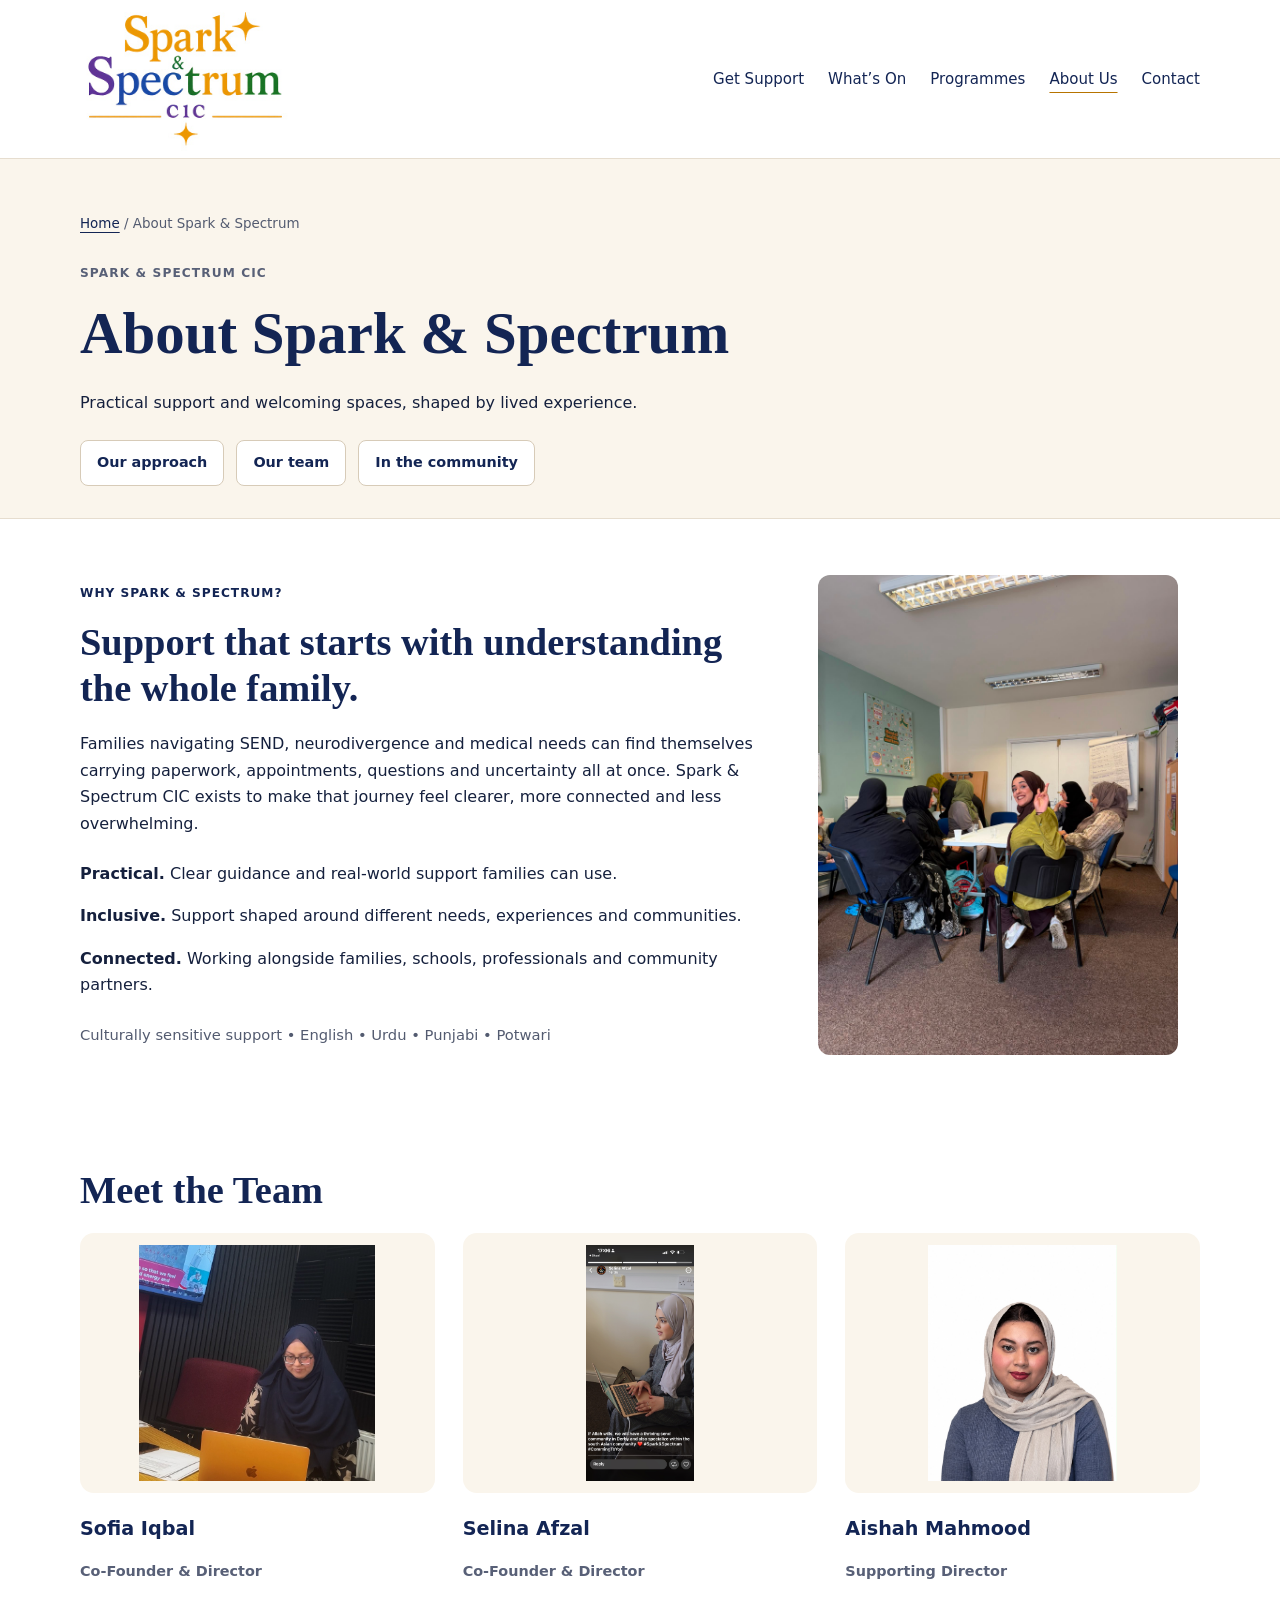
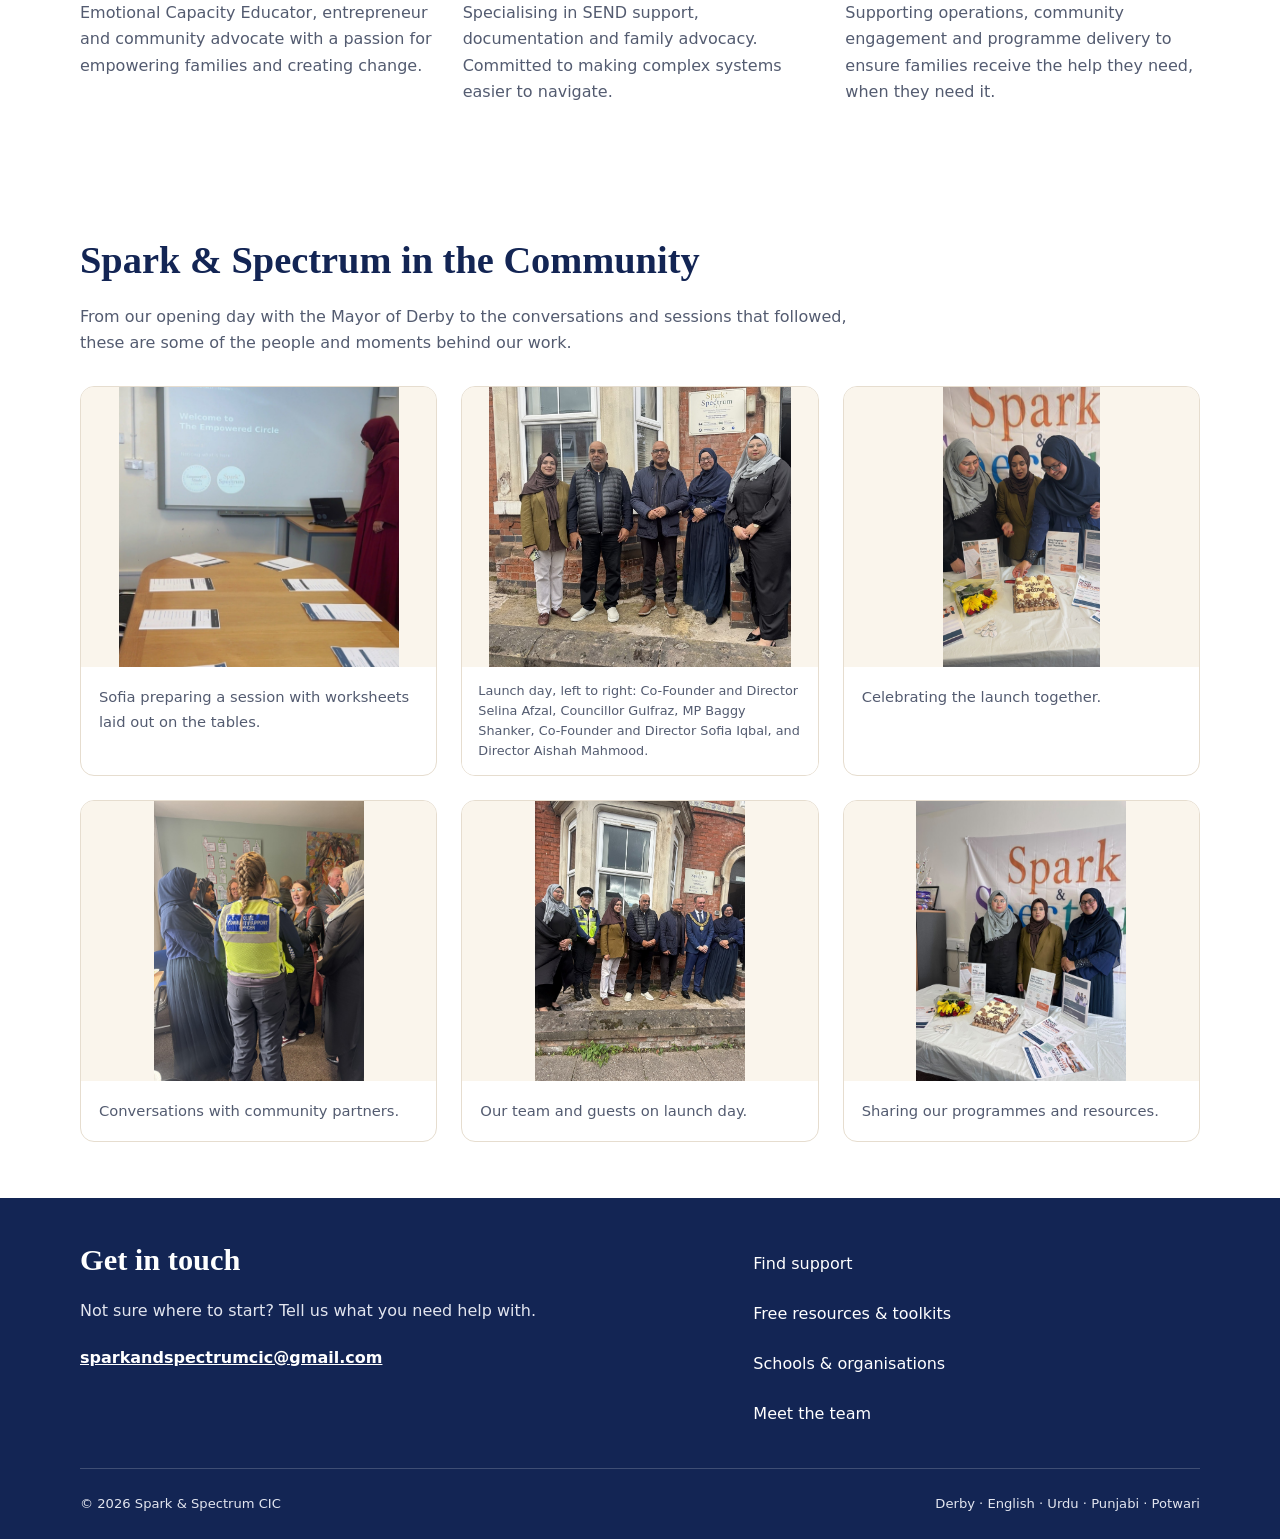
==== commit 1191f5c2: "Crop launch photograph to exclude background children and add named caption" ====
--- a/about.html
+++ b/about.html
@@ -1,5 +1,5 @@
 <!DOCTYPE html>
-<html lang="en"><head><meta charset="utf-8"><meta name="viewport" content="width=device-width, initial-scale=1"><title>About Us | Spark &amp; Spectrum CIC</title><meta name="description" content="Practical SEND guidance, wellbeing support and community connection for families in Derby."><link rel="stylesheet" href="styles.css?v=clarity-2"><link rel="canonical" href="https://www.sparkandspectrum.org.uk/about.html"></head><body><a class="skip-link" href="#main-content">Skip to content</a><header><div class="container nav"><a class="brand" href="index.html" aria-label="Spark and Spectrum CIC home"><img src="images/spark-spectrum-logo.svg" alt="Spark and Spectrum CIC" width="530" height="365" loading="eager" decoding="async"></a><button class="menu-toggle" aria-controls="primary-navigation" aria-expanded="false" aria-label="Open menu">☰</button><nav id="primary-navigation" class="nav-links" aria-label="Primary navigation"><a href="get-support.html">Get Support</a><a href="whats-on.html">What’s On</a><a href="programmes.html">Programmes</a><a href="about.html" aria-current="page">About Us</a><a href="index.html#contact">Contact</a></nav></div></header><main id="main-content"><section class="page-intro"><div class="container"><div class="breadcrumb"><a href="index.html">Home</a><span aria-hidden="true"> / </span><span>About Spark &amp; Spectrum</span></div><p class="eyebrow">SPARK &amp; SPECTRUM CIC</p><h1>About Spark &amp; Spectrum</h1><p>Practical support and welcoming spaces, shaped by lived experience.</p><nav class="page-links" aria-label="About this page"><a href="#who-we-are">Our approach</a><a href="#team">Our team</a><a href="#community">In the community</a></nav></div></section><section class="section" id="who-we-are">
+<html lang="en"><head><meta charset="utf-8"><meta name="viewport" content="width=device-width, initial-scale=1"><title>About Us | Spark &amp; Spectrum CIC</title><meta name="description" content="Practical SEND guidance, wellbeing support and community connection for families in Derby."><link rel="stylesheet" href="styles.css?v=launch-crop-3"><link rel="canonical" href="https://www.sparkandspectrum.org.uk/about.html"></head><body><a class="skip-link" href="#main-content">Skip to content</a><header><div class="container nav"><a class="brand" href="index.html" aria-label="Spark and Spectrum CIC home"><img src="images/spark-spectrum-logo.svg" alt="Spark and Spectrum CIC" width="530" height="365" loading="eager" decoding="async"></a><button class="menu-toggle" aria-controls="primary-navigation" aria-expanded="false" aria-label="Open menu">☰</button><nav id="primary-navigation" class="nav-links" aria-label="Primary navigation"><a href="get-support.html">Get Support</a><a href="whats-on.html">What’s On</a><a href="programmes.html">Programmes</a><a href="about.html" aria-current="page">About Us</a><a href="index.html#contact">Contact</a></nav></div></header><main id="main-content"><section class="page-intro"><div class="container"><div class="breadcrumb"><a href="index.html">Home</a><span aria-hidden="true"> / </span><span>About Spark &amp; Spectrum</span></div><p class="eyebrow">SPARK &amp; SPECTRUM CIC</p><h1>About Spark &amp; Spectrum</h1><p>Practical support and welcoming spaces, shaped by lived experience.</p><nav class="page-links" aria-label="About this page"><a href="#who-we-are">Our approach</a><a href="#team">Our team</a><a href="#community">In the community</a></nav></div></section><section class="section" id="who-we-are">
 <div class="container identity-grid">
 <div class="identity-copy">
 <span>WHY SPARK &amp; SPECTRUM?</span>
@@ -52,7 +52,7 @@
 <div class="container">
 <h2 class="section-title">Spark &amp; Spectrum in the Community</h2>
 <p class="gallery-heading">From our opening day with the Mayor of Derby to the conversations and sessions that followed, these are some of the people and moments behind our work.</p>
-<div class="uploaded-gallery"><figure><a href="images/sofia-session.jpg" target="_blank" rel="noopener" aria-label="View photograph: Sofia preparing a session with worksheets laid out on the tables."><img src="images/sofia-session.jpg" alt="Sofia at the front of a room beside a presentation screen and tables with worksheets" loading="lazy" width="1242" height="1241" decoding="async"></a><figcaption>Sofia preparing a session with worksheets laid out on the tables.</figcaption></figure><figure><a href="images/launch-guests.jpg" target="_blank" rel="noopener" aria-label="View photograph: Welcoming guests to Spark &amp; Spectrum."><img src="images/launch-guests.jpg" alt="Spark and Spectrum team members and guests outside the centre" loading="lazy" width="1400" height="1050" decoding="async"></a><figcaption>Welcoming guests to Spark &amp; Spectrum.</figcaption></figure><figure><a href="images/launch-celebration.jpg" target="_blank" rel="noopener" aria-label="View photograph: Celebrating the launch together."><img src="images/launch-celebration.jpg" alt="Three women gathered beside a cake and programme display" loading="lazy" width="1012" height="1800" decoding="async"></a><figcaption>Celebrating the launch together.</figcaption></figure><figure><a href="images/community-conversations.jpg" target="_blank" rel="noopener" aria-label="View photograph: Conversations with community partners."><img src="images/community-conversations.jpg" alt="People talking indoors beside the Spark and Spectrum display" loading="lazy" width="1152" height="1536" decoding="async"></a><figcaption>Conversations with community partners.</figcaption></figure><figure><a href="images/launch-community.jpg" target="_blank" rel="noopener" aria-label="View photograph: Our team and guests on launch day."><img src="images/launch-community.jpg" alt="A group gathered outside the centre, including the Mayor of Derby" loading="lazy" width="1350" height="1800" decoding="async"></a><figcaption>Our team and guests on launch day.</figcaption></figure><figure><a href="images/team-launch-display.jpg" target="_blank" rel="noopener" aria-label="View photograph: Sharing our programmes and resources."><img src="images/team-launch-display.jpg" alt="Three women standing behind a table with leaflets and a cake" loading="lazy" width="1200" height="1600" decoding="async"></a><figcaption>Sharing our programmes and resources.</figcaption></figure></div>
+<div class="uploaded-gallery"><figure><a href="images/sofia-session.jpg" target="_blank" rel="noopener" aria-label="View photograph: Sofia preparing a session with worksheets laid out on the tables."><img src="images/sofia-session.jpg" alt="Sofia at the front of a room beside a presentation screen and tables with worksheets" loading="lazy" width="1242" height="1241" decoding="async"></a><figcaption>Sofia preparing a session with worksheets laid out on the tables.</figcaption></figure><figure><a href="images/launch-guests-cropped.svg" target="_blank" rel="noopener" aria-label="View the launch day group photograph"><img src="images/launch-guests-cropped.svg" alt="Launch day: Selina Afzal, Councillor Gulfraz, MP Baggy Shanker, Sofia Iqbal and Aishah Mahmood, from left to right" loading="lazy" width="1135" height="1050" decoding="async"></a><figcaption class="launch-caption">Launch day, left to right: Co-Founder and Director Selina Afzal, Councillor Gulfraz, MP Baggy Shanker, Co-Founder and Director Sofia Iqbal, and Director Aishah Mahmood.</figcaption></figure><figure><a href="images/launch-celebration.jpg" target="_blank" rel="noopener" aria-label="View photograph: Celebrating the launch together."><img src="images/launch-celebration.jpg" alt="Three women gathered beside a cake and programme display" loading="lazy" width="1012" height="1800" decoding="async"></a><figcaption>Celebrating the launch together.</figcaption></figure><figure><a href="images/community-conversations.jpg" target="_blank" rel="noopener" aria-label="View photograph: Conversations with community partners."><img src="images/community-conversations.jpg" alt="People talking indoors beside the Spark and Spectrum display" loading="lazy" width="1152" height="1536" decoding="async"></a><figcaption>Conversations with community partners.</figcaption></figure><figure><a href="images/launch-community.jpg" target="_blank" rel="noopener" aria-label="View photograph: Our team and guests on launch day."><img src="images/launch-community.jpg" alt="A group gathered outside the centre, including the Mayor of Derby" loading="lazy" width="1350" height="1800" decoding="async"></a><figcaption>Our team and guests on launch day.</figcaption></figure><figure><a href="images/team-launch-display.jpg" target="_blank" rel="noopener" aria-label="View photograph: Sharing our programmes and resources."><img src="images/team-launch-display.jpg" alt="Three women standing behind a table with leaflets and a cake" loading="lazy" width="1200" height="1600" decoding="async"></a><figcaption>Sharing our programmes and resources.</figcaption></figure></div>
 </div>
 </section>
 </main><footer id="contact"><div class="container footer-grid"><div><h2>Get in touch</h2><p>Not sure where to start? Tell us what you need help with.</p><a class="email-link" href="mailto:sparkandspectrumcic@gmail.com">sparkandspectrumcic@gmail.com</a></div><div class="footer-links"><a href="get-support.html">Find support</a><a href="resources.html">Free resources &amp; toolkits</a><a href="programmes.html#professional-support">Schools &amp; organisations</a><a href="about.html">Meet the team</a></div></div><div class="container footer-bottom"><span>© 2026 Spark &amp; Spectrum CIC</span><span>Derby · English · Urdu · Punjabi · Potwari</span></div></footer><script src="site.js?v=simple-1" defer></script></body></html>
--- a/styles.css
+++ b/styles.css
@@ -34,3 +34,5 @@
 @media(max-width:1000px){.nav-links{gap:18px;font-size:.9rem}.brand img{width:192px}}
 @media(max-width:900px){.nav{min-height:146px}.brand img{width:190px}.next-step-guide{grid-template-columns:1fr}}
 @media(max-width:640px){.nav{min-height:130px;gap:18px}.brand img{width:172px}.hero-copy h1{font-size:2.45rem}.next-step-guide{padding:24px}.next-step-guide ol{grid-template-columns:1fr;gap:20px}.next-step-guide li{display:grid;grid-template-columns:28px 1fr;gap:0 14px}.next-step-guide li::before{grid-row:1/3;margin:0}.next-step-guide li span{margin-top:4px}.page-links{gap:10px}.page-links a{flex-grow:1;text-align:center}.breadcrumb{margin-bottom:20px}html{scroll-padding-top:150px}main>section[id]{scroll-margin-top:150px}}
+
+.hero-feature{background:#fff;border:1px solid var(--line)}.hero-feature .launch-caption,.uploaded-gallery .launch-caption{padding:14px 16px;font-size:.8rem;line-height:1.55;color:var(--muted);background:#fff}.hero-feature img{height:auto;object-fit:contain}
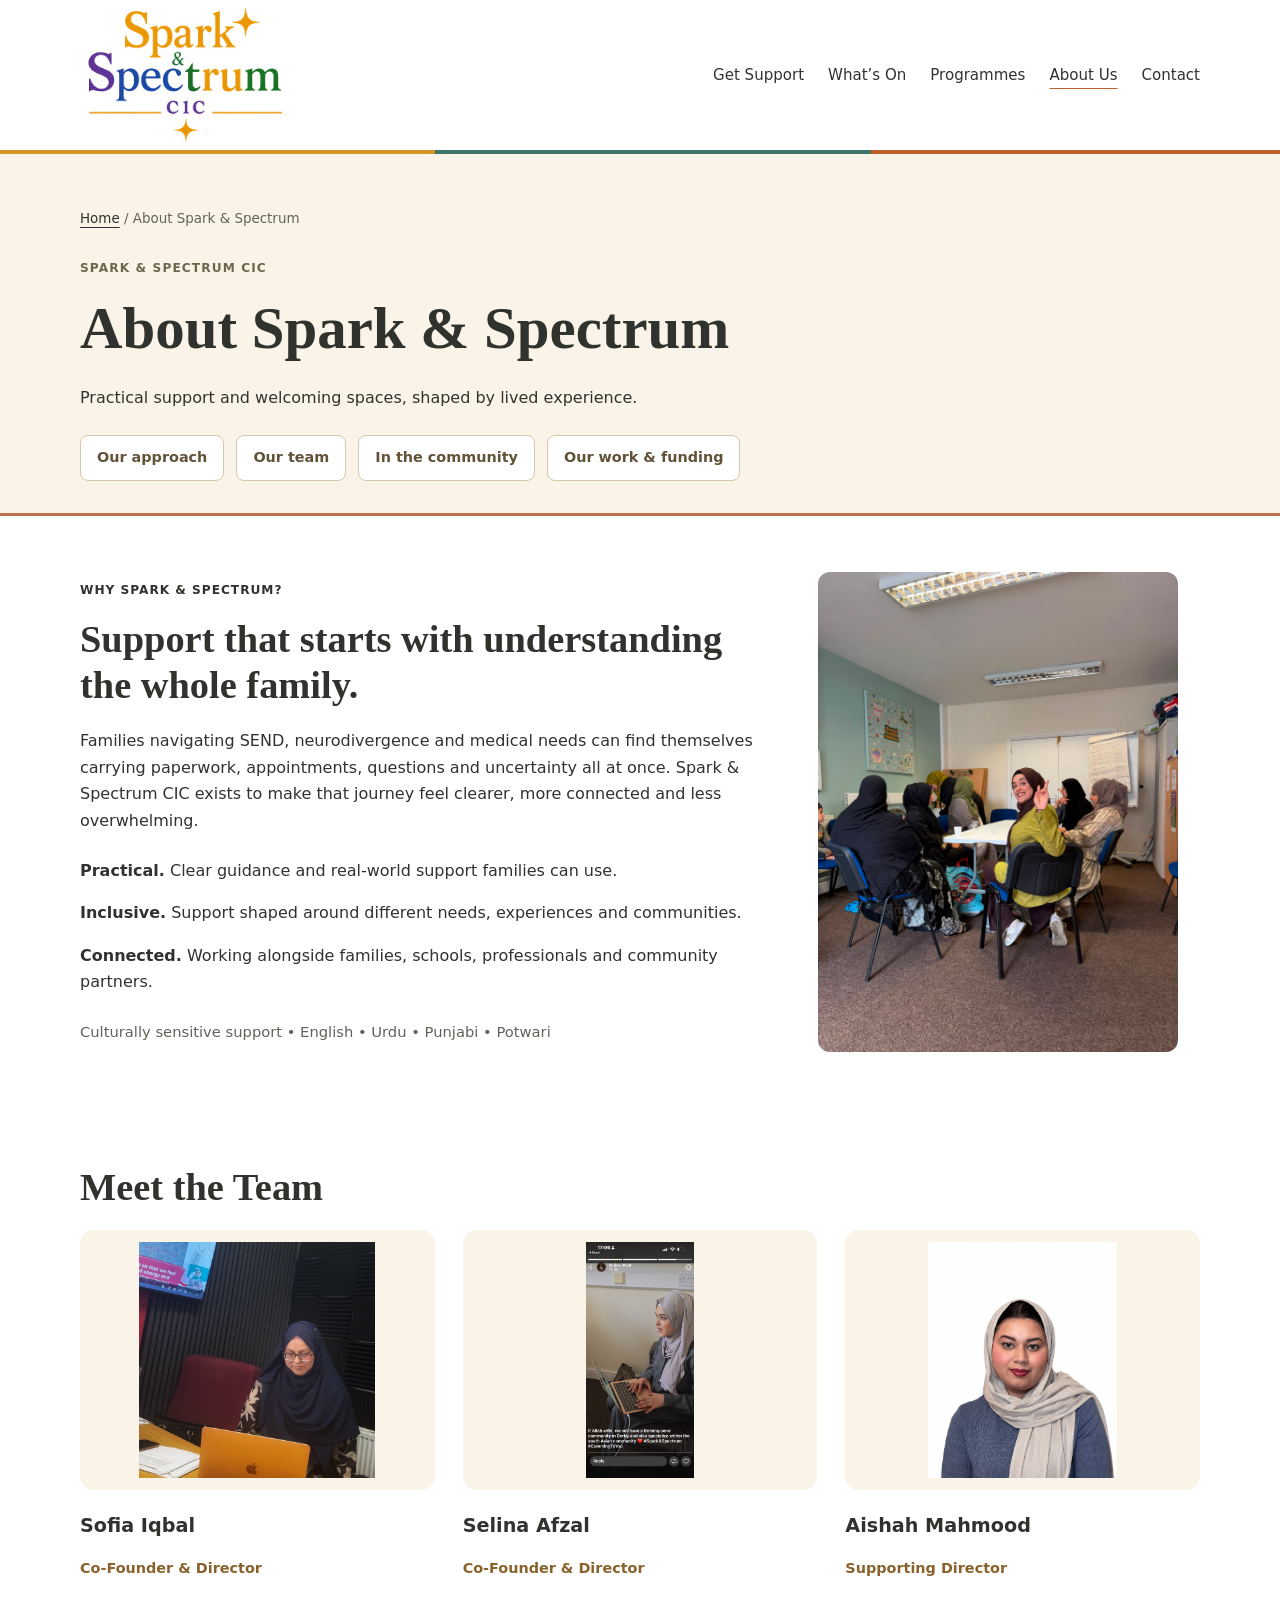
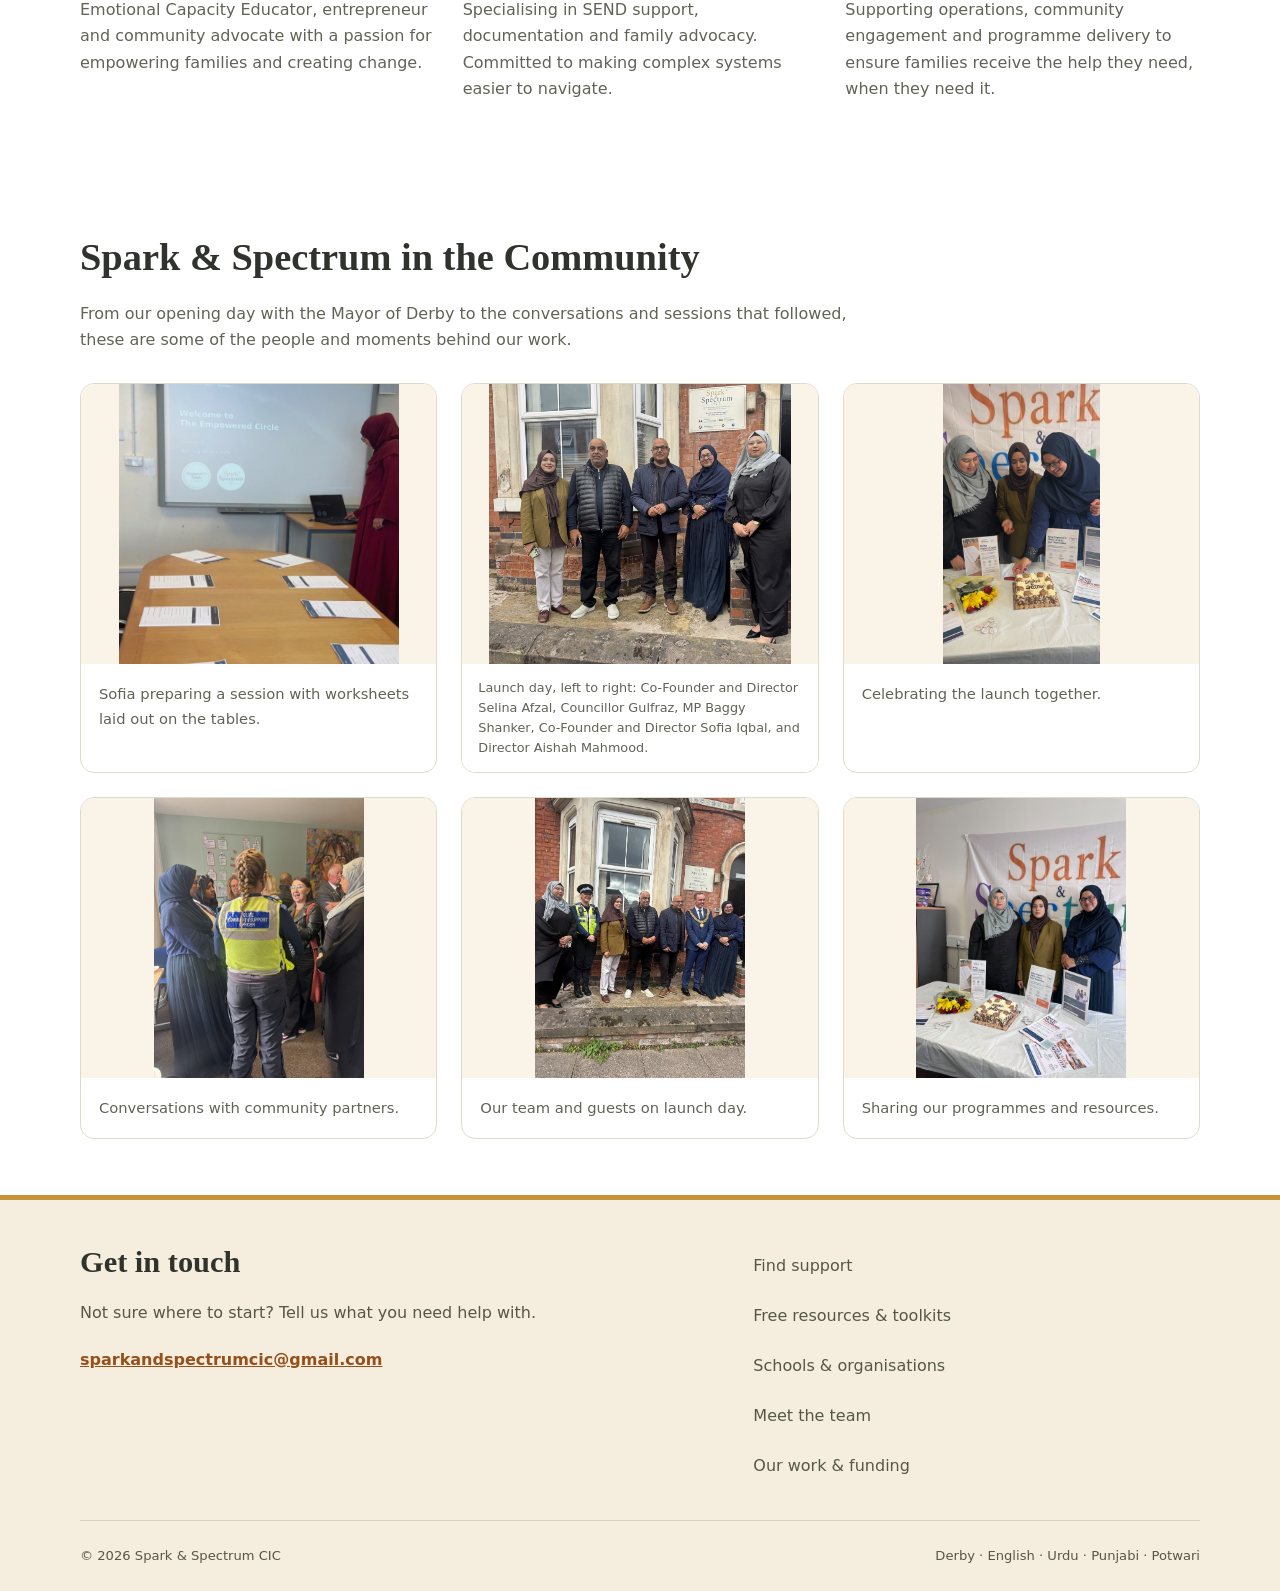
==== commit 3b5c5181: "Lead with Mayor launch photo, differentiate support colours and clarify family and funder informatio" ====
--- a/about.html
+++ b/about.html
@@ -1,5 +1,5 @@
 <!DOCTYPE html>
-<html lang="en"><head><meta charset="utf-8"><meta name="viewport" content="width=device-width, initial-scale=1"><title>About Us | Spark &amp; Spectrum CIC</title><meta name="description" content="Practical SEND guidance, wellbeing support and community connection for families in Derby."><link rel="stylesheet" href="styles.css?v=launch-crop-3"><link rel="canonical" href="https://www.sparkandspectrum.org.uk/about.html"></head><body><a class="skip-link" href="#main-content">Skip to content</a><header><div class="container nav"><a class="brand" href="index.html" aria-label="Spark and Spectrum CIC home"><img src="images/spark-spectrum-logo.svg" alt="Spark and Spectrum CIC" width="530" height="365" loading="eager" decoding="async"></a><button class="menu-toggle" aria-controls="primary-navigation" aria-expanded="false" aria-label="Open menu">☰</button><nav id="primary-navigation" class="nav-links" aria-label="Primary navigation"><a href="get-support.html">Get Support</a><a href="whats-on.html">What’s On</a><a href="programmes.html">Programmes</a><a href="about.html" aria-current="page">About Us</a><a href="index.html#contact">Contact</a></nav></div></header><main id="main-content"><section class="page-intro"><div class="container"><div class="breadcrumb"><a href="index.html">Home</a><span aria-hidden="true"> / </span><span>About Spark &amp; Spectrum</span></div><p class="eyebrow">SPARK &amp; SPECTRUM CIC</p><h1>About Spark &amp; Spectrum</h1><p>Practical support and welcoming spaces, shaped by lived experience.</p><nav class="page-links" aria-label="About this page"><a href="#who-we-are">Our approach</a><a href="#team">Our team</a><a href="#community">In the community</a></nav></div></section><section class="section" id="who-we-are">
+<html lang="en"><head><meta charset="utf-8"><meta name="viewport" content="width=device-width, initial-scale=1"><title>About Us | Spark &amp; Spectrum CIC</title><meta name="description" content="Practical SEND guidance, wellbeing support and community connection for families in Derby."><link rel="stylesheet" href="styles.css?v=community-4"><link rel="canonical" href="https://www.sparkandspectrum.org.uk/about.html"></head><body class="page-about"><a class="skip-link" href="#main-content">Skip to content</a><header><div class="container nav"><a class="brand" href="index.html" aria-label="Spark and Spectrum CIC home"><img src="images/spark-spectrum-logo.svg" alt="Spark and Spectrum CIC" width="530" height="365" loading="eager" decoding="async"></a><button class="menu-toggle" aria-controls="primary-navigation" aria-expanded="false" aria-label="Open menu">☰</button><nav id="primary-navigation" class="nav-links" aria-label="Primary navigation"><a href="get-support.html">Get Support</a><a href="whats-on.html">What’s On</a><a href="programmes.html">Programmes</a><a href="about.html" aria-current="page">About Us</a><a href="index.html#contact">Contact</a></nav></div></header><main id="main-content"><section class="page-intro"><div class="container"><div class="breadcrumb"><a href="index.html">Home</a><span aria-hidden="true"> / </span><span>About Spark &amp; Spectrum</span></div><p class="eyebrow">SPARK &amp; SPECTRUM CIC</p><h1>About Spark &amp; Spectrum</h1><p>Practical support and welcoming spaces, shaped by lived experience.</p><nav class="page-links" aria-label="About this page"><a href="#who-we-are">Our approach</a><a href="#team">Our team</a><a href="#community">In the community</a><a href="our-work.html">Our work &amp; funding</a></nav></div></section><section class="section" id="who-we-are">
 <div class="container identity-grid">
 <div class="identity-copy">
 <span>WHY SPARK &amp; SPECTRUM?</span>
@@ -55,4 +55,4 @@
 <div class="uploaded-gallery"><figure><a href="images/sofia-session.jpg" target="_blank" rel="noopener" aria-label="View photograph: Sofia preparing a session with worksheets laid out on the tables."><img src="images/sofia-session.jpg" alt="Sofia at the front of a room beside a presentation screen and tables with worksheets" loading="lazy" width="1242" height="1241" decoding="async"></a><figcaption>Sofia preparing a session with worksheets laid out on the tables.</figcaption></figure><figure><a href="images/launch-guests-cropped.svg" target="_blank" rel="noopener" aria-label="View the launch day group photograph"><img src="images/launch-guests-cropped.svg" alt="Launch day: Selina Afzal, Councillor Gulfraz, MP Baggy Shanker, Sofia Iqbal and Aishah Mahmood, from left to right" loading="lazy" width="1135" height="1050" decoding="async"></a><figcaption class="launch-caption">Launch day, left to right: Co-Founder and Director Selina Afzal, Councillor Gulfraz, MP Baggy Shanker, Co-Founder and Director Sofia Iqbal, and Director Aishah Mahmood.</figcaption></figure><figure><a href="images/launch-celebration.jpg" target="_blank" rel="noopener" aria-label="View photograph: Celebrating the launch together."><img src="images/launch-celebration.jpg" alt="Three women gathered beside a cake and programme display" loading="lazy" width="1012" height="1800" decoding="async"></a><figcaption>Celebrating the launch together.</figcaption></figure><figure><a href="images/community-conversations.jpg" target="_blank" rel="noopener" aria-label="View photograph: Conversations with community partners."><img src="images/community-conversations.jpg" alt="People talking indoors beside the Spark and Spectrum display" loading="lazy" width="1152" height="1536" decoding="async"></a><figcaption>Conversations with community partners.</figcaption></figure><figure><a href="images/launch-community.jpg" target="_blank" rel="noopener" aria-label="View photograph: Our team and guests on launch day."><img src="images/launch-community.jpg" alt="A group gathered outside the centre, including the Mayor of Derby" loading="lazy" width="1350" height="1800" decoding="async"></a><figcaption>Our team and guests on launch day.</figcaption></figure><figure><a href="images/team-launch-display.jpg" target="_blank" rel="noopener" aria-label="View photograph: Sharing our programmes and resources."><img src="images/team-launch-display.jpg" alt="Three women standing behind a table with leaflets and a cake" loading="lazy" width="1200" height="1600" decoding="async"></a><figcaption>Sharing our programmes and resources.</figcaption></figure></div>
 </div>
 </section>
-</main><footer id="contact"><div class="container footer-grid"><div><h2>Get in touch</h2><p>Not sure where to start? Tell us what you need help with.</p><a class="email-link" href="mailto:sparkandspectrumcic@gmail.com">sparkandspectrumcic@gmail.com</a></div><div class="footer-links"><a href="get-support.html">Find support</a><a href="resources.html">Free resources &amp; toolkits</a><a href="programmes.html#professional-support">Schools &amp; organisations</a><a href="about.html">Meet the team</a></div></div><div class="container footer-bottom"><span>© 2026 Spark &amp; Spectrum CIC</span><span>Derby · English · Urdu · Punjabi · Potwari</span></div></footer><script src="site.js?v=simple-1" defer></script></body></html>+</main><footer id="contact"><div class="container footer-grid"><div><h2>Get in touch</h2><p>Not sure where to start? Tell us what you need help with.</p><a class="email-link" href="mailto:sparkandspectrumcic@gmail.com">sparkandspectrumcic@gmail.com</a></div><div class="footer-links"><a href="get-support.html">Find support</a><a href="resources.html">Free resources &amp; toolkits</a><a href="programmes.html#professional-support">Schools &amp; organisations</a><a href="about.html">Meet the team</a><a href="our-work.html">Our work &amp; funding</a></div></div><div class="container footer-bottom"><span>© 2026 Spark &amp; Spectrum CIC</span><span>Derby · English · Urdu · Punjabi · Potwari</span></div></footer><script src="site.js?v=simple-1" defer></script></body></html>
--- a/styles.css
+++ b/styles.css
@@ -36,3 +36,17 @@
 @media(max-width:640px){.nav{min-height:130px;gap:18px}.brand img{width:172px}.hero-copy h1{font-size:2.45rem}.next-step-guide{padding:24px}.next-step-guide ol{grid-template-columns:1fr;gap:20px}.next-step-guide li{display:grid;grid-template-columns:28px 1fr;gap:0 14px}.next-step-guide li::before{grid-row:1/3;margin:0}.next-step-guide li span{margin-top:4px}.page-links{gap:10px}.page-links a{flex-grow:1;text-align:center}.breadcrumb{margin-bottom:20px}html{scroll-padding-top:150px}main>section[id]{scroll-margin-top:150px}}
 
 .hero-feature{background:#fff;border:1px solid var(--line)}.hero-feature .launch-caption,.uploaded-gallery .launch-caption{padding:14px 16px;font-size:.8rem;line-height:1.55;color:var(--muted);background:#fff}.hero-feature img{height:auto;object-fit:contain}
+
+/* A warmer community identity with visibly distinct support areas. */
+:root{--navy:#30332d;--ink:#30332d;--muted:#616357;--cream:#faf4e8;--soft:#edf4ee;--line:#dedbcc;--orange:#a64c17}
+header{border-bottom:4px solid transparent;border-image:linear-gradient(90deg,#d59423 0% 34%,#3c7668 34% 68%,#bd602b 68%) 1;background:#fff}
+.nav{min-height:150px}.nav-links a[aria-current]{text-decoration-color:#bc622b}.hero{background:#faf4e8;padding:42px 0 44px}.hero-grid{grid-template-columns:.95fr 1.15fr;gap:44px}.hero-copy h1{font-size:clamp(2.2rem,3.9vw,3.25rem);line-height:1.12;letter-spacing:-.025em}.hero-copy h1 span{color:#a64c17}.hero-copy p:not(.eyebrow){font-size:1.02rem;max-width:520px}.hero-copy .eyebrow{color:#6d654e}.hero-services{display:flex;gap:8px;flex-wrap:wrap;margin:22px 0}.hero-services span{font-size:.8rem;background:#fff9ef;border:1px solid #ded0b5;border-radius:6px;padding:6px 10px;color:#56523f}.hero-feature{box-shadow:0 8px 28px #56432513;align-self:center;overflow:hidden}.hero-feature img{width:100%;height:auto}.launch-caption{padding:14px 16px;font-size:.82rem;line-height:1.55;background:#fff;color:#626254}.mayor-feature .launch-caption strong{color:#30332d}
+.btn.primary,.btn.purple,.btn.orange,.membership-btn{background:#a64c17;color:#fff;border-color:#a64c17}.btn.outline{background:#fffdf8;border-color:#bdb49f;color:#454638}.btn:hover{box-shadow:0 3px 12px #a64c1720}.text-link,a{color:#45694f}:focus-visible{outline-color:#a64c17}
+.support-option:nth-child(1){background:#eaf3ef;border-color:#ccdcd2;border-top-color:#286351}.support-option:nth-child(2){background:#fff0e4;border-color:#ecd1bd;border-top-color:#ae571c}.support-option:nth-child(3){background:#faf1d8;border-color:#e5d7aa;border-top-color:#977019}.support-option:nth-child(1) .route-label,.support-option:nth-child(1) span:last-child{color:#286351}.support-option:nth-child(2) .route-label,.support-option:nth-child(2) span:last-child{color:#954919}.support-option:nth-child(3) .route-label,.support-option:nth-child(3) span:last-child{color:#795716}.support-option:hover{filter:brightness(.98)}.support-option h3{font-size:1.3rem}.support-option span:last-child{border-top-color:#ffffffb0}.next-step-guide{background:#f6f6ef;border:1px solid #e3e4d7}.eyebrow,.option-kicker,.resource-kicker,.role{color:#6d654e}
+.soft{background:#f4f5eb}.page-intro{background:#faf4e8;border-bottom:3px solid #dfc796}.page-links a{border-color:#d6c7aa;color:#625238}.professional-actions a{border-left:4px solid #b98a36}.programme:nth-child(3n+1){border-top:4px solid #376d5b}.programme:nth-child(3n+2){border-top:4px solid #ba652c}.programme:nth-child(3n){border-top:4px solid #b68a2d}.resource-card{border-top:4px solid #b68a2d}.resource-tab.active{background:#38654d;color:#fff}.team-card .role{color:#89622c}.info-box{border-left:4px solid #376d5b}.funding-preview{background:#eaf1e7;border-top:1px solid #d4dfca;border-bottom:1px solid #d4dfca}.funding-preview-grid{display:grid;grid-template-columns:1fr auto;gap:32px;align-items:center}.funding-preview p:last-child{margin-bottom:0}
+.people-intro{display:grid;grid-template-columns:.8fr 1.2fr;gap:44px;align-items:center}.people-photo{margin:0;background:#fff;border:1px solid var(--line);border-radius:14px;overflow:hidden;max-width:360px}.people-photo img{width:100%;height:auto}.people-photo .launch-caption{font-size:.75rem}.people-intro>div p{max-width:580px}.readable{max-width:830px}.faq-grid{display:grid;grid-template-columns:1fr 1fr;gap:22px}.faq-grid article{background:#f6f4e9;padding:24px;border-radius:12px;border:1px solid var(--line)}.faq-grid h3{font-size:1.15rem}.faq-grid p{margin-bottom:0}.form-note{font-size:.9rem;color:var(--muted)}.funding-list{padding-left:22px;margin:24px 0 28px}.funding-list li{margin-bottom:18px}.community-evidence{background:#faf4e8}.evidence-links{display:grid;grid-template-columns:repeat(3,minmax(0,1fr));gap:24px}.evidence-links a{padding:24px;background:#fff;border:1px solid var(--line);border-radius:12px}.evidence-links strong,.evidence-links span{display:block}.evidence-links span{margin-top:10px;font-size:.92rem}
+footer{background:#f5eedf;color:#30332d;border-top:5px solid #c89238}footer h2{color:#30332d}footer p,footer a,.footer-bottom{color:#565747}.footer-bottom{border-top-color:#d7cfbd}.email-link{color:#95501b}.footer-links a:hover{color:#a64c17}
+@media(max-width:900px){.hero-grid{gap:26px}.hero-copy h1{font-size:2.4rem}.people-intro{gap:30px}}
+@media(max-width:640px){.hero{padding:28px 0 34px}.hero-grid,.people-intro,.funding-preview-grid,.faq-grid,.evidence-links{grid-template-columns:1fr}.hero-copy h1{font-size:2.35rem}.hero-services{gap:7px;margin:18px 0}.hero-grid{gap:24px}.mayor-feature{width:100%}.people-photo{max-width:340px;margin:auto}.people-intro{gap:26px}.funding-preview-grid{gap:24px}.funding-preview .btn{justify-self:start}.nav{min-height:130px}.hero .actions{gap:12px}.hero .actions .btn{width:auto;flex:1}.support-option{padding:24px}}
+
+#send .btn{background:#286351;border-color:#286351;color:#fff}#connection .btn{background:#805c1e;border-color:#805c1e;color:#fff}.page-get-support .page-intro{border-bottom-color:#739783}.page-programmes .page-intro{border-bottom-color:#d39a48}.page-about .page-intro{border-bottom-color:#bc714d}.page-resources .page-intro{border-bottom-color:#8b9b71}.page-our-work .page-intro{border-bottom-color:#739783}
